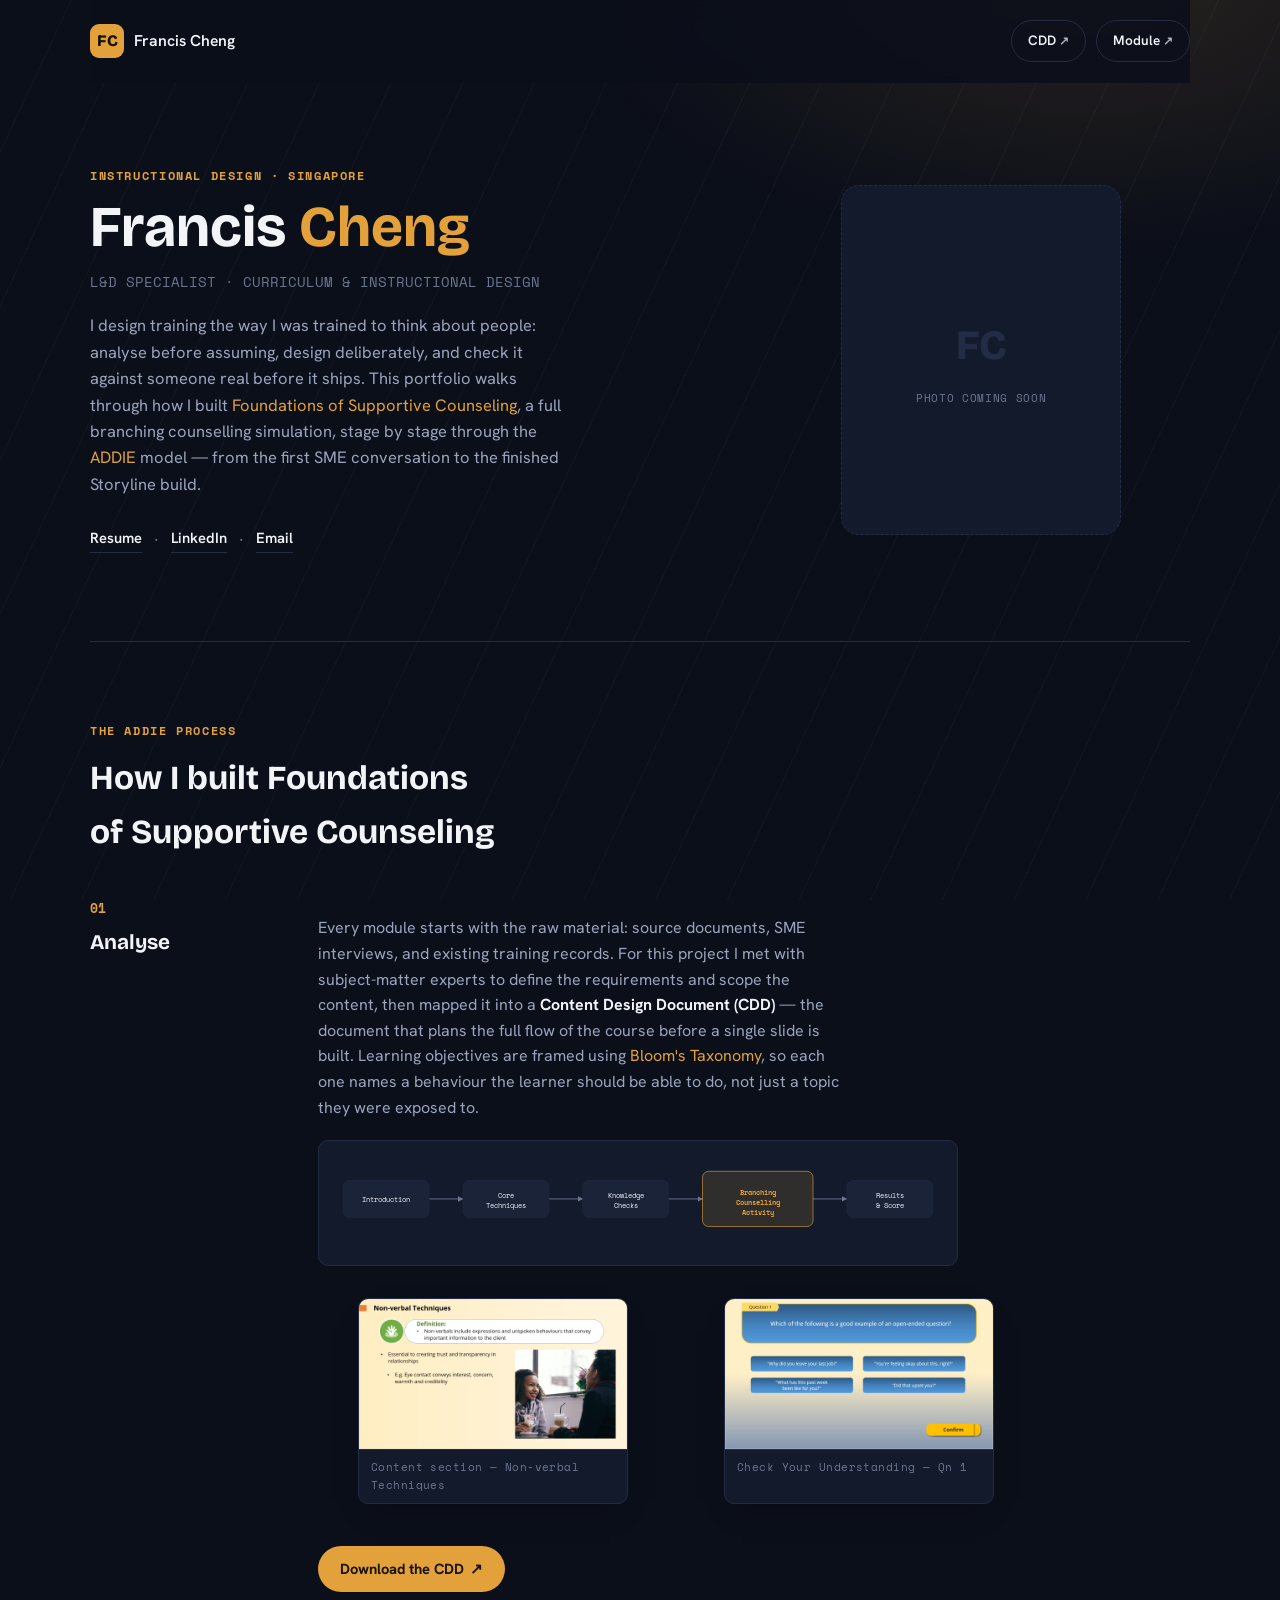
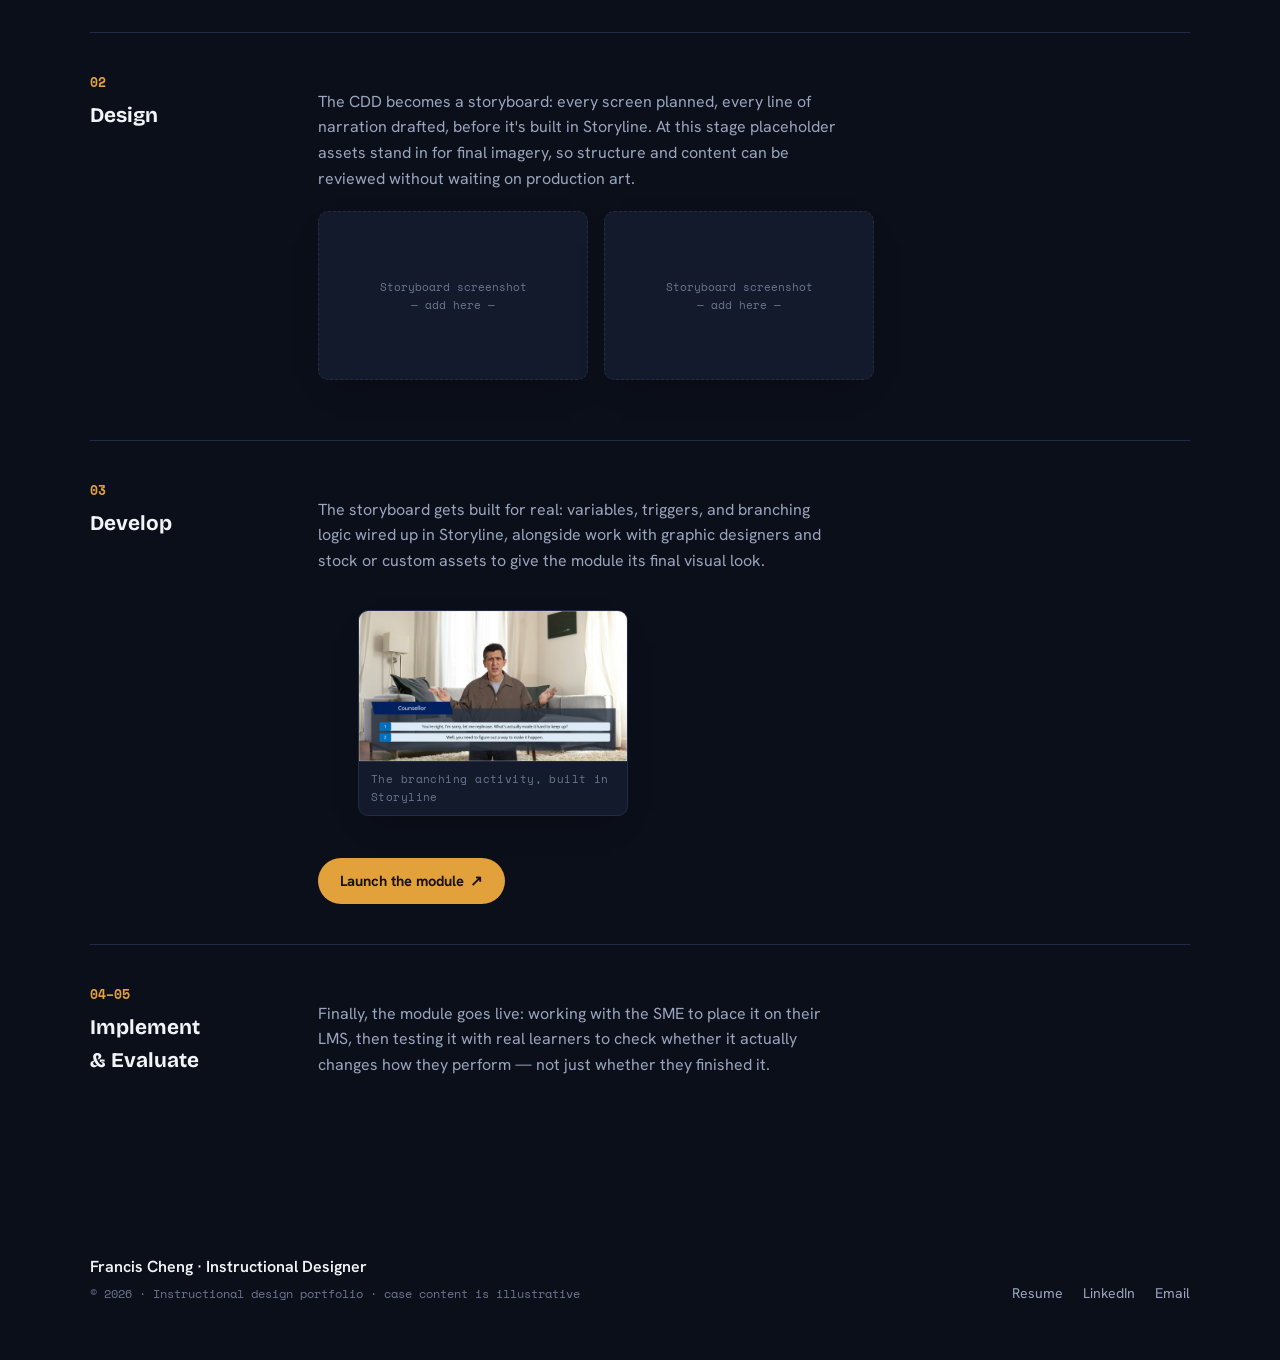
==== portfolio-handoff/index.html @ 58fe286b "Initial commit: portfolio site with images extracted from inline base64 Move the three module screen" ====
<!DOCTYPE html>
<html lang="en">
<head>
<meta charset="UTF-8">
<meta name="viewport" content="width=device-width, initial-scale=1">
<title>Francis Cheng</title>
<style>
  @import url('https://fonts.googleapis.com/css2?family=Bricolage+Grotesque:wght@500;600;700;800&family=Hanken+Grotesk:wght@400;500;600&family=Space+Mono:wght@400;700&display=swap');

  :root{
    /* committed dark-navy identity — no light variant, by design */
    --bg:#0B0F1A;
    --surface:#131A2B;
    --surface-2:#1B2338;
    --surface-3:#232C45;
    --ink:#F2F4F8;
    --ink-soft:#9AA5BD;
    --ink-faint:#6B7690;
    --border:#232C45;
    --accent:#E2A13A;
    --accent-strong:#F0B24C;
    --accent-ink:#1A1206;
    --accent-soft:rgba(226,161,58,0.14);
    --shadow:rgba(0,0,0,0.5);
  }
  html{ color-scheme:dark; }

  *{ box-sizing:border-box; }
  html{ scroll-behavior:smooth; }
  body{
    margin:0; background:var(--bg); color:var(--ink);
    font-family:'Hanken Grotesk',-apple-system,BlinkMacSystemFont,sans-serif;
    padding-inline:clamp(20px,5vw,64px); line-height:1.6;
  }
  ::selection{ background:var(--accent-soft); color:var(--ink); }
  .wrap{ max-width:1100px; margin:0 auto; }
  a{ color:inherit; }
  h1,h2,h3{ font-family:'Bricolage Grotesque',system-ui,sans-serif; font-weight:700; text-wrap:balance; margin:0; color:var(--ink); }
  .accent-name{ color:var(--accent); }
  .hl{ color:var(--accent); }
  .eyebrow{
    font-family:'Space Mono',monospace; font-size:0.72rem; letter-spacing:0.14em; text-transform:uppercase;
    color:var(--accent); margin:0 0 12px; font-weight:700;
  }
  p{ color:var(--ink-soft); max-width:62ch; }

  /* ---- background texture ---- */
  body{ position:relative; }
  body::before{
    content:""; position:fixed; inset:0; z-index:-1; pointer-events:none;
    background:
      radial-gradient(ellipse 900px 500px at 85% -5%, var(--accent-soft), transparent 60%),
      repeating-linear-gradient(115deg, transparent 0 64px, color-mix(in srgb, var(--ink) 3%, transparent) 64px 65px);
  }

  /* ---- NAV ---- */
  nav{
    position:sticky; top:0; z-index:20; display:flex; align-items:center; justify-content:space-between;
    padding-block:20px; background:color-mix(in srgb, var(--bg) 85%, transparent); backdrop-filter:blur(10px);
    border-bottom:1px solid transparent;
  }
  nav.scrolled{ border-bottom-color:var(--border); }
  .brand{ display:flex; align-items:center; gap:10px; text-decoration:none; }
  .brand .mark{
    font-family:'Bricolage Grotesque'; font-weight:800; font-size:1rem; color:var(--accent-ink);
    background:var(--accent); width:34px; height:34px; border-radius:9px;
    display:flex; align-items:center; justify-content:center; flex:none;
  }
  .brand .name{ font-weight:600; font-size:0.98rem; color:var(--ink); }
  .navlinks{ display:flex; align-items:center; gap:10px; }
  .navlinks a{
    text-decoration:none; font-size:0.85rem; font-weight:600; color:var(--ink);
    border:1px solid var(--border); padding:9px 16px; border-radius:100px;
    transition:border-color .15s, color .15s;
  }
  .navlinks a:hover{ border-color:var(--accent); color:var(--accent); }
  .navlinks a::after{ content:" \2197"; font-size:0.85em; opacity:0.7; }

  /* ---- HERO ---- */
  .hero{ padding-block:clamp(48px,8vw,84px) clamp(56px,8vw,88px); }
  .hero-grid{ display:grid; grid-template-columns:1.35fr 0.9fr; gap:clamp(24px,5vw,56px); align-items:center; }
  .hero h1{ font-size:clamp(2.2rem,5vw,3.6rem); line-height:1.05; }
  .role{ font-family:'Space Mono',monospace; font-size:0.85rem; color:var(--ink-faint); margin:14px 0 0; }
  .bio{ margin-top:20px; font-size:1.03rem; max-width:54ch; }
  .contact-row{
    margin-top:28px; display:flex; align-items:center; gap:12px; flex-wrap:wrap;
    font-size:0.92rem; font-weight:600;
  }
  .contact-row a{ text-decoration:none; padding-bottom:2px; border-bottom:1px solid var(--border); transition:color .15s, border-color .15s; }
  .contact-row a:hover{ color:var(--accent); border-color:var(--accent); }
  .contact-row span{ color:var(--ink-faint); }

  .hero-photo{ display:flex; justify-content:center; }
  .photo-slot{
    width:min(280px,100%); aspect-ratio:4/5; border-radius:18px;
    border:1.5px dashed var(--border); background:var(--surface);
    display:flex; flex-direction:column; align-items:center; justify-content:center; gap:10px;
  }
  .photo-slot .initials{ font-family:'Bricolage Grotesque'; font-weight:800; font-size:2.6rem; color:var(--surface-3); }
  .photo-slot .photo-caption{ font-family:'Space Mono',monospace; font-size:0.7rem; letter-spacing:0.06em; text-transform:uppercase; color:var(--ink-faint); }

  /* ---- SECTION SHELL ---- */
  section{ padding-block:clamp(48px,7vw,80px); border-top:1px solid var(--border); }
  .section-head{ margin-bottom:40px; max-width:64ch; }
  .section-head h2{ font-size:clamp(1.5rem,3vw,2.1rem); margin-top:6px; }

  /* ---- ADDIE ROWS ---- */
  .addie{ display:flex; flex-direction:column; }
  .stage{
    display:grid; grid-template-columns:180px 1fr; gap:clamp(20px,4vw,48px);
    padding-block:clamp(28px,4vw,40px); border-top:1px solid var(--border);
  }
  .stage:first-child{ border-top:none; padding-top:0; }
  .stage-label{ display:flex; flex-direction:column; gap:6px; position:sticky; top:88px; align-self:start; }
  .stage-num{ font-family:'Space Mono',monospace; color:var(--accent); font-size:0.8rem; font-weight:700; }
  .stage-label h3{ font-size:1.3rem; }
  .stage-body p{ max-width:58ch; }
  .stage-media{ display:flex; gap:16px; flex-wrap:wrap; margin:20px 0; }
  .shot{
    border-radius:10px; overflow:hidden; border:1px solid var(--border); background:var(--surface);
    box-shadow:0 14px 30px -18px var(--shadow); width:270px; flex:none;
  }
  .shot img{ display:block; width:100%; height:auto; }
  .shot figcaption{
    font-family:'Space Mono',monospace; font-size:0.68rem; letter-spacing:0.04em; color:var(--ink-faint);
    padding:9px 12px; border-top:1px solid var(--border);
  }
  .shot.placeholder{
    aspect-ratio:16/10; display:flex; align-items:center; justify-content:center; text-align:center;
    border-style:dashed; padding:14px;
  }
  .shot.placeholder span{ font-family:'Space Mono',monospace; font-size:0.7rem; color:var(--ink-faint); }
  .flow-diagram{ width:100%; max-width:640px; border:1px solid var(--border); border-radius:10px; background:var(--surface); padding:18px; }
  .stage-link{
    display:inline-flex; align-items:center; gap:6px; text-decoration:none; font-weight:700; font-size:0.92rem;
    color:var(--accent-ink); background:var(--accent); padding:11px 22px; border-radius:100px; margin-top:6px;
    transition:background .15s, transform .15s;
  }
  .stage-link:hover{ background:var(--accent-strong); transform:translateY(-1px); }
  .stage-link::after{ content:"\2197"; }

  /* ---- FOOTER ---- */
  footer{ padding-block:40px 56px; display:flex; justify-content:space-between; align-items:flex-end; flex-wrap:wrap; gap:20px; }
  footer .who{ font-weight:600; margin-bottom:6px; }
  .foot-links{ display:flex; gap:20px; flex-wrap:wrap; }
  .foot-links a{ text-decoration:none; color:var(--ink-soft); font-size:0.88rem; }
  .foot-links a:hover{ color:var(--accent); }
  .copyright{ font-family:'Space Mono',monospace; font-size:0.74rem; color:var(--ink-faint); }

  @media (prefers-reduced-motion: no-preference){
    .load-in > *{ animation: rise .55s ease both; }
    .load-in > *:nth-child(1){ animation-delay: 0s; }
    .load-in > *:nth-child(2){ animation-delay: .08s; }
    .load-in > *:nth-child(3){ animation-delay: .16s; }
    @keyframes rise{ from{ opacity:0; transform:translateY(10px); } to{ opacity:1; transform:none; } }
  }

  @media (max-width:860px){
    .hero-grid{ grid-template-columns:1fr; }
    .hero-photo{ order:-1; }
    .photo-slot{ width:180px; }
    .stage{ grid-template-columns:1fr; }
    .stage-label{ position:static; flex-direction:row; align-items:baseline; gap:12px; }
  }
  @media (max-width:600px){
    .shot{ width:100%; }
  }
</style>
</head>
<body>

<div class="wrap">
  <nav id="nav">
    <a class="brand" href="#top">
      <span class="mark">FC</span>
      <span class="name">Francis Cheng</span>
    </a>
    <div class="navlinks">
      <a href="#">CDD</a>
      <a href="#">Module</a>
    </div>
  </nav>
</div>

<div class="wrap">
  <section class="hero load-in" id="top" style="border-top:none;">
    <div class="hero-grid">
      <div class="hero-text">
        <p class="eyebrow">Instructional Design &middot; Singapore</p>
        <h1>Francis <span class="accent-name">Cheng</span></h1>
        <p class="role">L&amp;D SPECIALIST &middot; CURRICULUM &amp; INSTRUCTIONAL DESIGN</p>
        <p class="bio">I design training the way I was trained to think about people: analyse before assuming, design deliberately, and check it against someone real before it ships. This portfolio walks through how I built <em style="font-style:normal;" class="hl">Foundations of Supportive Counseling</em>, a full branching counselling simulation, stage by stage through the <span class="hl">ADDIE</span> model &mdash; from the first SME conversation to the finished Storyline build.</p>
        <div class="contact-row">
          <a href="#">Resume</a><span>&middot;</span><a href="#">LinkedIn</a><span>&middot;</span><a href="mailto:fchengty@gmail.com">Email</a>
        </div>
      </div>
      <div class="hero-photo">
        <div class="photo-slot">
          <span class="initials">FC</span>
          <span class="photo-caption">Photo coming soon</span>
        </div>
      </div>
    </div>
  </section>
</div>

<div class="wrap">
  <section id="process">
    <div class="section-head">
      <p class="eyebrow">The ADDIE Process</p>
      <h2>How I built Foundations of Supportive Counseling</h2>
    </div>

    <div class="addie">

      <div class="stage" id="analyse">
        <div class="stage-label"><span class="stage-num">01</span><h3>Analyse</h3></div>
        <div class="stage-body">
          <p>Every module starts with the raw material: source documents, SME interviews, and existing training records. For this project I met with subject-matter experts to define the requirements and scope the content, then mapped it into a <b style="color:var(--ink);">Content Design Document (CDD)</b> &mdash; the document that plans the full flow of the course before a single slide is built. Learning objectives are framed using <span class="hl">Bloom's Taxonomy</span>, so each one names a behaviour the learner should be able to do, not just a topic they were exposed to.</p>
          <div class="stage-media">
            <div class="flow-diagram">
              <svg viewBox="0 0 980 130" width="100%" role="img" aria-label="Curriculum flow: Introduction, Core Techniques, Knowledge Checks, Branching Activity, Results and Score">
                <defs>
                  <marker id="arrow" viewBox="0 0 10 10" refX="9" refY="5" markerWidth="6" markerHeight="6" orient="auto-start-reverse">
                    <path d="M0,0 L10,5 L0,10 z" fill="var(--ink-faint)"></path>
                  </marker>
                </defs>
                <g font-family="Space Mono, monospace" font-size="12">
                  <!-- connectors -->
                  <line x1="150" y1="65" x2="205" y2="65" stroke="var(--ink-faint)" stroke-width="1.5" marker-end="url(#arrow)"></line>
                  <line x1="345" y1="65" x2="400" y2="65" stroke="var(--ink-faint)" stroke-width="1.5" marker-end="url(#arrow)"></line>
                  <line x1="540" y1="65" x2="595" y2="65" stroke="var(--ink-faint)" stroke-width="1.5" marker-end="url(#arrow)"></line>
                  <line x1="775" y1="65" x2="830" y2="65" stroke="var(--ink-faint)" stroke-width="1.5" marker-end="url(#arrow)"></line>

                  <!-- nodes -->
                  <g>
                    <rect x="10" y="35" width="140" height="60" rx="10" fill="var(--surface-2)" stroke="var(--border)"></rect>
                    <text x="80" y="70" text-anchor="middle" fill="var(--ink)">Introduction</text>
                  </g>
                  <g>
                    <rect x="205" y="35" width="140" height="60" rx="10" fill="var(--surface-2)" stroke="var(--border)"></rect>
                    <text x="275" y="64" text-anchor="middle" fill="var(--ink)">Core</text>
                    <text x="275" y="80" text-anchor="middle" fill="var(--ink)">Techniques</text>
                  </g>
                  <g>
                    <rect x="400" y="35" width="140" height="60" rx="10" fill="var(--surface-2)" stroke="var(--border)"></rect>
                    <text x="470" y="64" text-anchor="middle" fill="var(--ink)">Knowledge</text>
                    <text x="470" y="80" text-anchor="middle" fill="var(--ink)">Checks</text>
                  </g>
                  <g>
                    <rect x="595" y="20" width="180" height="90" rx="10" fill="var(--accent-soft)" stroke="var(--accent)"></rect>
                    <text x="685" y="59" text-anchor="middle" fill="var(--accent)" font-weight="700">Branching</text>
                    <text x="685" y="75" text-anchor="middle" fill="var(--accent)" font-weight="700">Counselling</text>
                    <text x="685" y="91" text-anchor="middle" fill="var(--accent)" font-weight="700">Activity</text>
                  </g>
                  <g>
                    <rect x="830" y="35" width="140" height="60" rx="10" fill="var(--surface-2)" stroke="var(--border)"></rect>
                    <text x="900" y="64" text-anchor="middle" fill="var(--ink)">Results</text>
                    <text x="900" y="80" text-anchor="middle" fill="var(--ink)">&amp; Score</text>
                  </g>
                </g>
              </svg>
            </div>
            <figure class="shot">
              <img src="images/content-nonverbal-techniques.jpg" alt="A content slide from the module explaining non-verbal techniques">
              <figcaption>Content section &mdash; Non-verbal Techniques</figcaption>
            </figure>
            <figure class="shot">
              <img src="images/check-understanding-q1.jpg" alt="A knowledge check question from the module">
              <figcaption>Check Your Understanding &mdash; Qn 1</figcaption>
            </figure>
          </div>
          <a class="stage-link" href="#">Download the CDD</a>
        </div>
      </div>

      <div class="stage" id="design">
        <div class="stage-label"><span class="stage-num">02</span><h3>Design</h3></div>
        <div class="stage-body">
          <p>The CDD becomes a storyboard: every screen planned, every line of narration drafted, before it's built in Storyline. At this stage placeholder assets stand in for final imagery, so structure and content can be reviewed without waiting on production art.</p>
          <div class="stage-media">
            <div class="shot placeholder"><span>Storyboard screenshot<br>&mdash; add here &mdash;</span></div>
            <div class="shot placeholder"><span>Storyboard screenshot<br>&mdash; add here &mdash;</span></div>
          </div>
        </div>
      </div>

      <div class="stage" id="develop">
        <div class="stage-label"><span class="stage-num">03</span><h3>Develop</h3></div>
        <div class="stage-body">
          <p>The storyboard gets built for real: variables, triggers, and branching logic wired up in Storyline, alongside work with graphic designers and stock or custom assets to give the module its final visual look.</p>
          <div class="stage-media">
            <figure class="shot">
              <img src="images/branching-activity.jpg" alt="A branching choice screen from the finished counselling activity">
              <figcaption>The branching activity, built in Storyline</figcaption>
            </figure>
          </div>
          <a class="stage-link" href="#">Launch the module</a>
        </div>
      </div>

      <div class="stage" id="implement-evaluate">
        <div class="stage-label"><span class="stage-num">04&ndash;05</span><h3>Implement &amp; Evaluate</h3></div>
        <div class="stage-body">
          <p>Finally, the module goes live: working with the SME to place it on their LMS, then testing it with real learners to check whether it actually changes how they perform &mdash; not just whether they finished it.</p>
        </div>
      </div>

    </div>
  </section>
</div>

<div class="wrap">
  <footer>
    <div>
      <div class="who">Francis Cheng &middot; Instructional Designer</div>
      <div class="copyright">&copy; 2026 &middot; Instructional design portfolio &middot; case content is illustrative</div>
    </div>
    <div class="foot-links">
      <a href="#">Resume</a>
      <a href="#">LinkedIn</a>
      <a href="mailto:fchengty@gmail.com">Email</a>
    </div>
  </footer>
</div>

<script>
  (function(){
    var nav = document.getElementById('nav');
    window.addEventListener('scroll', function(){
      nav.classList.toggle('scrolled', window.scrollY > 8);
    });
  })();
</script>

</body>
</html>
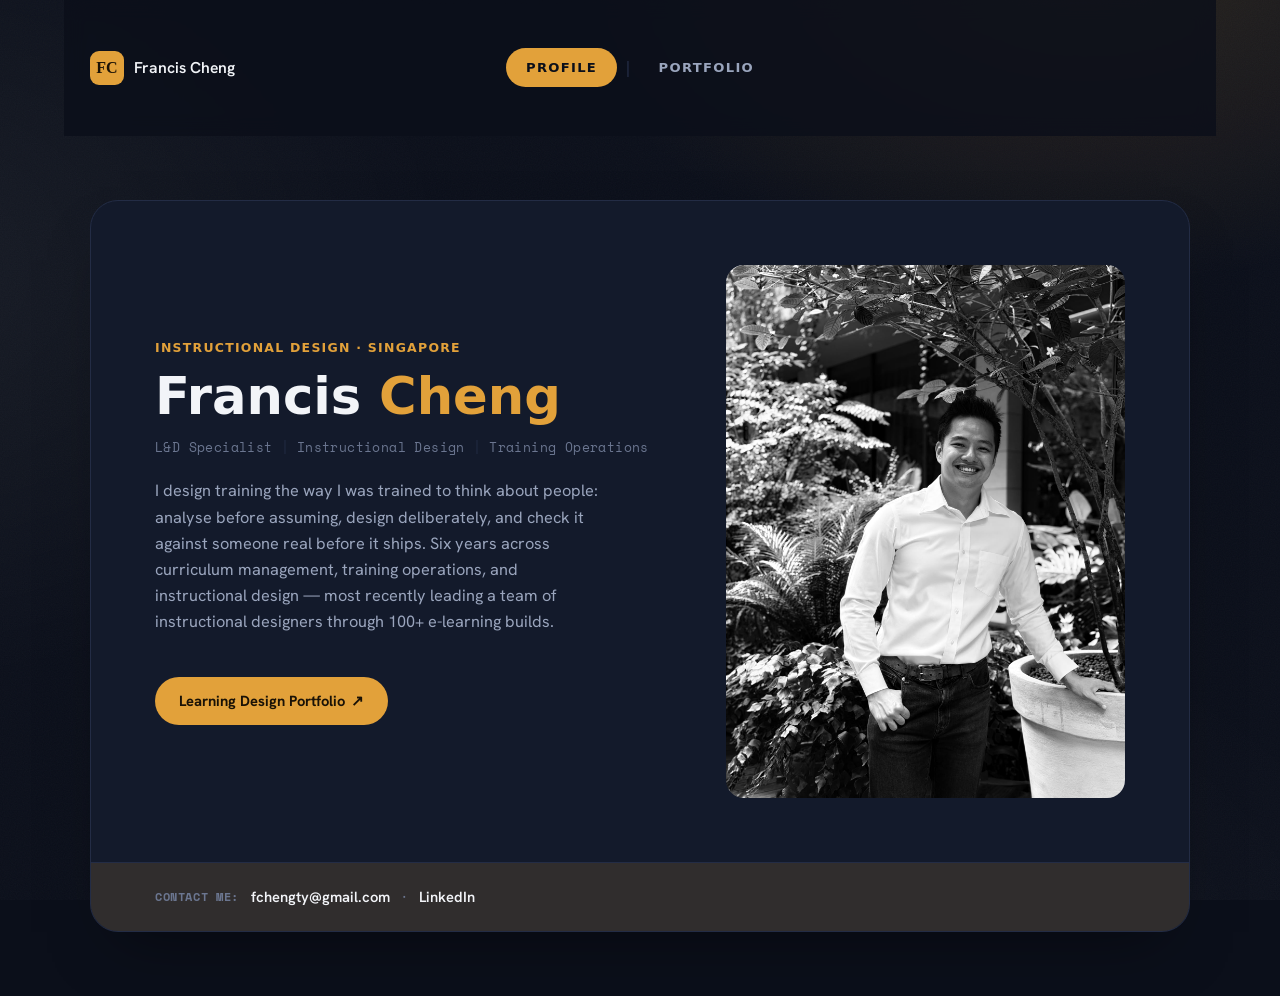
==== commit 0641a090: "Rebuild site as Profile/Portfolio pages with real content and module Split the single page into a Pr" ====
--- a/portfolio-handoff/index.html
+++ b/portfolio-handoff/index.html
@@ -4,324 +4,49 @@
 <meta charset="UTF-8">
 <meta name="viewport" content="width=device-width, initial-scale=1">
 <title>Francis Cheng</title>
-<style>
-  @import url('https://fonts.googleapis.com/css2?family=Bricolage+Grotesque:wght@500;600;700;800&family=Hanken+Grotesk:wght@400;500;600&family=Space+Mono:wght@400;700&display=swap');
-
-  :root{
-    /* committed dark-navy identity — no light variant, by design */
-    --bg:#0B0F1A;
-    --surface:#131A2B;
-    --surface-2:#1B2338;
-    --surface-3:#232C45;
-    --ink:#F2F4F8;
-    --ink-soft:#9AA5BD;
-    --ink-faint:#6B7690;
-    --border:#232C45;
-    --accent:#E2A13A;
-    --accent-strong:#F0B24C;
-    --accent-ink:#1A1206;
-    --accent-soft:rgba(226,161,58,0.14);
-    --shadow:rgba(0,0,0,0.5);
-  }
-  html{ color-scheme:dark; }
-
-  *{ box-sizing:border-box; }
-  html{ scroll-behavior:smooth; }
-  body{
-    margin:0; background:var(--bg); color:var(--ink);
-    font-family:'Hanken Grotesk',-apple-system,BlinkMacSystemFont,sans-serif;
-    padding-inline:clamp(20px,5vw,64px); line-height:1.6;
-  }
-  ::selection{ background:var(--accent-soft); color:var(--ink); }
-  .wrap{ max-width:1100px; margin:0 auto; }
-  a{ color:inherit; }
-  h1,h2,h3{ font-family:'Bricolage Grotesque',system-ui,sans-serif; font-weight:700; text-wrap:balance; margin:0; color:var(--ink); }
-  .accent-name{ color:var(--accent); }
-  .hl{ color:var(--accent); }
-  .eyebrow{
-    font-family:'Space Mono',monospace; font-size:0.72rem; letter-spacing:0.14em; text-transform:uppercase;
-    color:var(--accent); margin:0 0 12px; font-weight:700;
-  }
-  p{ color:var(--ink-soft); max-width:62ch; }
-
-  /* ---- background texture ---- */
-  body{ position:relative; }
-  body::before{
-    content:""; position:fixed; inset:0; z-index:-1; pointer-events:none;
-    background:
-      radial-gradient(ellipse 900px 500px at 85% -5%, var(--accent-soft), transparent 60%),
-      repeating-linear-gradient(115deg, transparent 0 64px, color-mix(in srgb, var(--ink) 3%, transparent) 64px 65px);
-  }
-
-  /* ---- NAV ---- */
-  nav{
-    position:sticky; top:0; z-index:20; display:flex; align-items:center; justify-content:space-between;
-    padding-block:20px; background:color-mix(in srgb, var(--bg) 85%, transparent); backdrop-filter:blur(10px);
-    border-bottom:1px solid transparent;
-  }
-  nav.scrolled{ border-bottom-color:var(--border); }
-  .brand{ display:flex; align-items:center; gap:10px; text-decoration:none; }
-  .brand .mark{
-    font-family:'Bricolage Grotesque'; font-weight:800; font-size:1rem; color:var(--accent-ink);
-    background:var(--accent); width:34px; height:34px; border-radius:9px;
-    display:flex; align-items:center; justify-content:center; flex:none;
-  }
-  .brand .name{ font-weight:600; font-size:0.98rem; color:var(--ink); }
-  .navlinks{ display:flex; align-items:center; gap:10px; }
-  .navlinks a{
-    text-decoration:none; font-size:0.85rem; font-weight:600; color:var(--ink);
-    border:1px solid var(--border); padding:9px 16px; border-radius:100px;
-    transition:border-color .15s, color .15s;
-  }
-  .navlinks a:hover{ border-color:var(--accent); color:var(--accent); }
-  .navlinks a::after{ content:" \2197"; font-size:0.85em; opacity:0.7; }
-
-  /* ---- HERO ---- */
-  .hero{ padding-block:clamp(48px,8vw,84px) clamp(56px,8vw,88px); }
-  .hero-grid{ display:grid; grid-template-columns:1.35fr 0.9fr; gap:clamp(24px,5vw,56px); align-items:center; }
-  .hero h1{ font-size:clamp(2.2rem,5vw,3.6rem); line-height:1.05; }
-  .role{ font-family:'Space Mono',monospace; font-size:0.85rem; color:var(--ink-faint); margin:14px 0 0; }
-  .bio{ margin-top:20px; font-size:1.03rem; max-width:54ch; }
-  .contact-row{
-    margin-top:28px; display:flex; align-items:center; gap:12px; flex-wrap:wrap;
-    font-size:0.92rem; font-weight:600;
-  }
-  .contact-row a{ text-decoration:none; padding-bottom:2px; border-bottom:1px solid var(--border); transition:color .15s, border-color .15s; }
-  .contact-row a:hover{ color:var(--accent); border-color:var(--accent); }
-  .contact-row span{ color:var(--ink-faint); }
-
-  .hero-photo{ display:flex; justify-content:center; }
-  .photo-slot{
-    width:min(280px,100%); aspect-ratio:4/5; border-radius:18px;
-    border:1.5px dashed var(--border); background:var(--surface);
-    display:flex; flex-direction:column; align-items:center; justify-content:center; gap:10px;
-  }
-  .photo-slot .initials{ font-family:'Bricolage Grotesque'; font-weight:800; font-size:2.6rem; color:var(--surface-3); }
-  .photo-slot .photo-caption{ font-family:'Space Mono',monospace; font-size:0.7rem; letter-spacing:0.06em; text-transform:uppercase; color:var(--ink-faint); }
-
-  /* ---- SECTION SHELL ---- */
-  section{ padding-block:clamp(48px,7vw,80px); border-top:1px solid var(--border); }
-  .section-head{ margin-bottom:40px; max-width:64ch; }
-  .section-head h2{ font-size:clamp(1.5rem,3vw,2.1rem); margin-top:6px; }
-
-  /* ---- ADDIE ROWS ---- */
-  .addie{ display:flex; flex-direction:column; }
-  .stage{
-    display:grid; grid-template-columns:180px 1fr; gap:clamp(20px,4vw,48px);
-    padding-block:clamp(28px,4vw,40px); border-top:1px solid var(--border);
-  }
-  .stage:first-child{ border-top:none; padding-top:0; }
-  .stage-label{ display:flex; flex-direction:column; gap:6px; position:sticky; top:88px; align-self:start; }
-  .stage-num{ font-family:'Space Mono',monospace; color:var(--accent); font-size:0.8rem; font-weight:700; }
-  .stage-label h3{ font-size:1.3rem; }
-  .stage-body p{ max-width:58ch; }
-  .stage-media{ display:flex; gap:16px; flex-wrap:wrap; margin:20px 0; }
-  .shot{
-    border-radius:10px; overflow:hidden; border:1px solid var(--border); background:var(--surface);
-    box-shadow:0 14px 30px -18px var(--shadow); width:270px; flex:none;
-  }
-  .shot img{ display:block; width:100%; height:auto; }
-  .shot figcaption{
-    font-family:'Space Mono',monospace; font-size:0.68rem; letter-spacing:0.04em; color:var(--ink-faint);
-    padding:9px 12px; border-top:1px solid var(--border);
-  }
-  .shot.placeholder{
-    aspect-ratio:16/10; display:flex; align-items:center; justify-content:center; text-align:center;
-    border-style:dashed; padding:14px;
-  }
-  .shot.placeholder span{ font-family:'Space Mono',monospace; font-size:0.7rem; color:var(--ink-faint); }
-  .flow-diagram{ width:100%; max-width:640px; border:1px solid var(--border); border-radius:10px; background:var(--surface); padding:18px; }
-  .stage-link{
-    display:inline-flex; align-items:center; gap:6px; text-decoration:none; font-weight:700; font-size:0.92rem;
-    color:var(--accent-ink); background:var(--accent); padding:11px 22px; border-radius:100px; margin-top:6px;
-    transition:background .15s, transform .15s;
-  }
-  .stage-link:hover{ background:var(--accent-strong); transform:translateY(-1px); }
-  .stage-link::after{ content:"\2197"; }
-
-  /* ---- FOOTER ---- */
-  footer{ padding-block:40px 56px; display:flex; justify-content:space-between; align-items:flex-end; flex-wrap:wrap; gap:20px; }
-  footer .who{ font-weight:600; margin-bottom:6px; }
-  .foot-links{ display:flex; gap:20px; flex-wrap:wrap; }
-  .foot-links a{ text-decoration:none; color:var(--ink-soft); font-size:0.88rem; }
-  .foot-links a:hover{ color:var(--accent); }
-  .copyright{ font-family:'Space Mono',monospace; font-size:0.74rem; color:var(--ink-faint); }
-
-  @media (prefers-reduced-motion: no-preference){
-    .load-in > *{ animation: rise .55s ease both; }
-    .load-in > *:nth-child(1){ animation-delay: 0s; }
-    .load-in > *:nth-child(2){ animation-delay: .08s; }
-    .load-in > *:nth-child(3){ animation-delay: .16s; }
-    @keyframes rise{ from{ opacity:0; transform:translateY(10px); } to{ opacity:1; transform:none; } }
-  }
-
-  @media (max-width:860px){
-    .hero-grid{ grid-template-columns:1fr; }
-    .hero-photo{ order:-1; }
-    .photo-slot{ width:180px; }
-    .stage{ grid-template-columns:1fr; }
-    .stage-label{ position:static; flex-direction:row; align-items:baseline; gap:12px; }
-  }
-  @media (max-width:600px){
-    .shot{ width:100%; }
-  }
-</style>
+<link rel="stylesheet" href="styles.css">
 </head>
 <body>
 
-<div class="wrap">
-  <nav id="nav">
-    <a class="brand" href="#top">
+<div class="bg-texture" aria-hidden="true"></div>
+
+<nav id="nav">
+  <div class="wrap nav-inner">
+    <a class="brand" href="index.html">
       <span class="mark">FC</span>
       <span class="name">Francis Cheng</span>
     </a>
     <div class="navlinks">
-      <a href="#">CDD</a>
-      <a href="#">Module</a>
+      <a href="index.html" class="active">Profile</a>
+      <span class="sep">|</span>
+      <a href="portfolio.html">Portfolio</a>
     </div>
-  </nav>
-</div>
+  </div>
+</nav>
 
 <div class="wrap">
-  <section class="hero load-in" id="top" style="border-top:none;">
-    <div class="hero-grid">
-      <div class="hero-text">
-        <p class="eyebrow">Instructional Design &middot; Singapore</p>
-        <h1>Francis <span class="accent-name">Cheng</span></h1>
-        <p class="role">L&amp;D SPECIALIST &middot; CURRICULUM &amp; INSTRUCTIONAL DESIGN</p>
-        <p class="bio">I design training the way I was trained to think about people: analyse before assuming, design deliberately, and check it against someone real before it ships. This portfolio walks through how I built <em style="font-style:normal;" class="hl">Foundations of Supportive Counseling</em>, a full branching counselling simulation, stage by stage through the <span class="hl">ADDIE</span> model &mdash; from the first SME conversation to the finished Storyline build.</p>
-        <div class="contact-row">
-          <a href="#">Resume</a><span>&middot;</span><a href="#">LinkedIn</a><span>&middot;</span><a href="mailto:fchengty@gmail.com">Email</a>
+  <section class="load-in" style="border-top:none; padding-block:clamp(32px,6vw,64px);">
+    <div class="profile-card">
+      <div class="card-top">
+        <div class="card-text">
+          <p class="eyebrow">Instructional Design &middot; Singapore</p>
+          <h1>Francis <span class="accent-name">Cheng</span></h1>
+          <p class="titles">L&amp;D Specialist<span class="sep">|</span>Instructional Design<span class="sep">|</span>Training Operations</p>
+          <p class="bio">I design training the way I was trained to think about people: analyse before assuming, design deliberately, and check it against someone real before it ships. Six years across curriculum management, training operations, and instructional design &mdash; most recently leading a team of instructional designers through 100+ e-learning builds.</p>
+          <a class="btn arrow" href="portfolio.html">Learning Design Portfolio</a>
+        </div>
+        <div class="card-photo">
+          <img src="images/profile-2.jpeg" alt="Portrait of Francis Cheng">
         </div>
       </div>
-      <div class="hero-photo">
-        <div class="photo-slot">
-          <span class="initials">FC</span>
-          <span class="photo-caption">Photo coming soon</span>
-        </div>
+      <div class="card-footer">
+        <span class="contact-label">Contact me:</span>
+        <a href="mailto:fchengty@gmail.com">fchengty@gmail.com</a>
+        <span class="dot">&middot;</span>
+        <a href="https://www.linkedin.com/in/francis-cheng-ter-yuen-96a889191" target="_blank" rel="noopener">LinkedIn</a>
       </div>
     </div>
   </section>
-</div>
-
-<div class="wrap">
-  <section id="process">
-    <div class="section-head">
-      <p class="eyebrow">The ADDIE Process</p>
-      <h2>How I built Foundations of Supportive Counseling</h2>
-    </div>
-
-    <div class="addie">
-
-      <div class="stage" id="analyse">
-        <div class="stage-label"><span class="stage-num">01</span><h3>Analyse</h3></div>
-        <div class="stage-body">
-          <p>Every module starts with the raw material: source documents, SME interviews, and existing training records. For this project I met with subject-matter experts to define the requirements and scope the content, then mapped it into a <b style="color:var(--ink);">Content Design Document (CDD)</b> &mdash; the document that plans the full flow of the course before a single slide is built. Learning objectives are framed using <span class="hl">Bloom's Taxonomy</span>, so each one names a behaviour the learner should be able to do, not just a topic they were exposed to.</p>
-          <div class="stage-media">
-            <div class="flow-diagram">
-              <svg viewBox="0 0 980 130" width="100%" role="img" aria-label="Curriculum flow: Introduction, Core Techniques, Knowledge Checks, Branching Activity, Results and Score">
-                <defs>
-                  <marker id="arrow" viewBox="0 0 10 10" refX="9" refY="5" markerWidth="6" markerHeight="6" orient="auto-start-reverse">
-                    <path d="M0,0 L10,5 L0,10 z" fill="var(--ink-faint)"></path>
-                  </marker>
-                </defs>
-                <g font-family="Space Mono, monospace" font-size="12">
-                  <!-- connectors -->
-                  <line x1="150" y1="65" x2="205" y2="65" stroke="var(--ink-faint)" stroke-width="1.5" marker-end="url(#arrow)"></line>
-                  <line x1="345" y1="65" x2="400" y2="65" stroke="var(--ink-faint)" stroke-width="1.5" marker-end="url(#arrow)"></line>
-                  <line x1="540" y1="65" x2="595" y2="65" stroke="var(--ink-faint)" stroke-width="1.5" marker-end="url(#arrow)"></line>
-                  <line x1="775" y1="65" x2="830" y2="65" stroke="var(--ink-faint)" stroke-width="1.5" marker-end="url(#arrow)"></line>
-
-                  <!-- nodes -->
-                  <g>
-                    <rect x="10" y="35" width="140" height="60" rx="10" fill="var(--surface-2)" stroke="var(--border)"></rect>
-                    <text x="80" y="70" text-anchor="middle" fill="var(--ink)">Introduction</text>
-                  </g>
-                  <g>
-                    <rect x="205" y="35" width="140" height="60" rx="10" fill="var(--surface-2)" stroke="var(--border)"></rect>
-                    <text x="275" y="64" text-anchor="middle" fill="var(--ink)">Core</text>
-                    <text x="275" y="80" text-anchor="middle" fill="var(--ink)">Techniques</text>
-                  </g>
-                  <g>
-                    <rect x="400" y="35" width="140" height="60" rx="10" fill="var(--surface-2)" stroke="var(--border)"></rect>
-                    <text x="470" y="64" text-anchor="middle" fill="var(--ink)">Knowledge</text>
-                    <text x="470" y="80" text-anchor="middle" fill="var(--ink)">Checks</text>
-                  </g>
-                  <g>
-                    <rect x="595" y="20" width="180" height="90" rx="10" fill="var(--accent-soft)" stroke="var(--accent)"></rect>
-                    <text x="685" y="59" text-anchor="middle" fill="var(--accent)" font-weight="700">Branching</text>
-                    <text x="685" y="75" text-anchor="middle" fill="var(--accent)" font-weight="700">Counselling</text>
-                    <text x="685" y="91" text-anchor="middle" fill="var(--accent)" font-weight="700">Activity</text>
-                  </g>
-                  <g>
-                    <rect x="830" y="35" width="140" height="60" rx="10" fill="var(--surface-2)" stroke="var(--border)"></rect>
-                    <text x="900" y="64" text-anchor="middle" fill="var(--ink)">Results</text>
-                    <text x="900" y="80" text-anchor="middle" fill="var(--ink)">&amp; Score</text>
-                  </g>
-                </g>
-              </svg>
-            </div>
-            <figure class="shot">
-              <img src="images/content-nonverbal-techniques.jpg" alt="A content slide from the module explaining non-verbal techniques">
-              <figcaption>Content section &mdash; Non-verbal Techniques</figcaption>
-            </figure>
-            <figure class="shot">
-              <img src="images/check-understanding-q1.jpg" alt="A knowledge check question from the module">
-              <figcaption>Check Your Understanding &mdash; Qn 1</figcaption>
-            </figure>
-          </div>
-          <a class="stage-link" href="#">Download the CDD</a>
-        </div>
-      </div>
-
-      <div class="stage" id="design">
-        <div class="stage-label"><span class="stage-num">02</span><h3>Design</h3></div>
-        <div class="stage-body">
-          <p>The CDD becomes a storyboard: every screen planned, every line of narration drafted, before it's built in Storyline. At this stage placeholder assets stand in for final imagery, so structure and content can be reviewed without waiting on production art.</p>
-          <div class="stage-media">
-            <div class="shot placeholder"><span>Storyboard screenshot<br>&mdash; add here &mdash;</span></div>
-            <div class="shot placeholder"><span>Storyboard screenshot<br>&mdash; add here &mdash;</span></div>
-          </div>
-        </div>
-      </div>
-
-      <div class="stage" id="develop">
-        <div class="stage-label"><span class="stage-num">03</span><h3>Develop</h3></div>
-        <div class="stage-body">
-          <p>The storyboard gets built for real: variables, triggers, and branching logic wired up in Storyline, alongside work with graphic designers and stock or custom assets to give the module its final visual look.</p>
-          <div class="stage-media">
-            <figure class="shot">
-              <img src="images/branching-activity.jpg" alt="A branching choice screen from the finished counselling activity">
-              <figcaption>The branching activity, built in Storyline</figcaption>
-            </figure>
-          </div>
-          <a class="stage-link" href="#">Launch the module</a>
-        </div>
-      </div>
-
-      <div class="stage" id="implement-evaluate">
-        <div class="stage-label"><span class="stage-num">04&ndash;05</span><h3>Implement &amp; Evaluate</h3></div>
-        <div class="stage-body">
-          <p>Finally, the module goes live: working with the SME to place it on their LMS, then testing it with real learners to check whether it actually changes how they perform &mdash; not just whether they finished it.</p>
-        </div>
-      </div>
-
-    </div>
-  </section>
-</div>
-
-<div class="wrap">
-  <footer>
-    <div>
-      <div class="who">Francis Cheng &middot; Instructional Designer</div>
-      <div class="copyright">&copy; 2026 &middot; Instructional design portfolio &middot; case content is illustrative</div>
-    </div>
-    <div class="foot-links">
-      <a href="#">Resume</a>
-      <a href="#">LinkedIn</a>
-      <a href="mailto:fchengty@gmail.com">Email</a>
-    </div>
-  </footer>
 </div>
 
 <script>
--- a/portfolio-handoff/styles.css
+++ b/portfolio-handoff/styles.css
@@ -0,0 +1,266 @@
+@import url('https://api.fontshare.com/v2/css?f[]=clash-display@500,600,700&display=swap');
+@import url('https://fonts.googleapis.com/css2?family=Hanken+Grotesk:wght@400;500;600&family=Space+Mono:wght@400;700&display=swap');
+
+/* seamless cross-page navigation (Profile <-> Portfolio) in browsers that support it;
+   plain instant navigation everywhere else, so nothing breaks */
+@view-transition {
+  navigation: auto;
+}
+
+:root{
+  /* committed dark-navy identity — no light variant, by design */
+  --bg:#0B0F1A;
+  --surface:#131A2B;
+  --surface-2:#1B2338;
+  --surface-3:#232C45;
+  --ink:#F2F4F8;
+  --ink-soft:#9AA5BD;
+  --ink-faint:#6B7690;
+  --border:#232C45;
+  --accent:#E2A13A;
+  --accent-strong:#F0B24C;
+  --accent-ink:#1A1206;
+  --accent-soft:rgba(226,161,58,0.14);
+  --shadow:rgba(0,0,0,0.5);
+  --text-measure:640px; /* shared paragraph width so body copy lines up across the site */
+}
+html{ color-scheme:dark; }
+
+*{ box-sizing:border-box; }
+html{ scroll-behavior:smooth; }
+body{
+  margin:0; background:var(--bg); color:var(--ink);
+  font-family:'Hanken Grotesk',-apple-system,BlinkMacSystemFont,sans-serif;
+  padding-inline:clamp(20px,5vw,64px); line-height:1.6;
+}
+::selection{ background:var(--accent-soft); color:var(--ink); }
+.wrap{ max-width:1100px; margin:0 auto; }
+a{ color:inherit; }
+h1,h2,h3{ font-family:'Clash Display',system-ui,sans-serif; font-weight:600; text-wrap:balance; margin:0; color:var(--ink); }
+.accent-name{ color:var(--accent); }
+.hl{ color:var(--accent); }
+.eyebrow{
+  font-family:'Clash Display',system-ui,sans-serif; font-size:0.78rem; letter-spacing:0.1em; text-transform:uppercase;
+  color:var(--accent); margin:0 0 12px; font-weight:600;
+}
+p{ color:var(--ink-soft); }
+
+/* ---- background: soft, smoggy atmosphere instead of a hard stripe pattern ---- */
+.bg-texture{
+  position:fixed; inset:0; z-index:-2; pointer-events:none;
+  view-transition-name: page-bg;
+  background:
+    radial-gradient(ellipse 900px 550px at 85% -5%, var(--accent-soft), transparent 60%),
+    radial-gradient(ellipse 900px 650px at -10% 30%, rgba(255,255,255,0.05), transparent 65%),
+    radial-gradient(ellipse 1100px 700px at 60% 110%, rgba(255,255,255,0.035), transparent 60%);
+}
+.bg-texture::after{
+  content:""; position:absolute; inset:0;
+  background-image:url("data:image/svg+xml,%3Csvg xmlns='http://www.w3.org/2000/svg' width='180' height='180'%3E%3Cfilter id='n'%3E%3CfeTurbulence type='fractalNoise' baseFrequency='0.85' numOctaves='2' stitchTiles='stitch'/%3E%3C/filter%3E%3Crect width='100%25' height='100%25' filter='url(%23n)'/%3E%3C/svg%3E");
+  opacity:0.035; mix-blend-mode:overlay;
+}
+
+/* ---- NAV ---- */
+nav{
+  position:sticky; top:0; z-index:20;
+  background:color-mix(in srgb, var(--bg) 82%, transparent); backdrop-filter:blur(10px);
+  border-bottom:1px solid transparent;
+  view-transition-name: site-nav;
+}
+nav.scrolled{ border-bottom-color:var(--border); }
+.nav-inner{
+  display:grid; grid-template-columns:1fr auto 1fr; align-items:center;
+  padding-block:clamp(32px,5vw,48px);
+}
+.brand{ grid-column:1; justify-self:start; display:flex; align-items:center; gap:10px; text-decoration:none; }
+.brand .mark{
+  font-family:'Clash Display'; font-weight:700; font-size:1rem; color:var(--accent-ink);
+  background:var(--accent); width:34px; height:34px; border-radius:9px;
+  display:flex; align-items:center; justify-content:center; flex:none;
+}
+.brand .name{ font-weight:600; font-size:0.98rem; color:var(--ink); }
+
+.navlinks{ grid-column:2; justify-self:center; display:flex; align-items:center; gap:8px; font-family:'Clash Display',system-ui,sans-serif; }
+.navlinks a{
+  text-decoration:none; font-size:0.82rem; font-weight:600; letter-spacing:0.1em; text-transform:uppercase;
+  color:var(--ink-soft); padding:9px 20px; border-radius:100px; transition:color .15s;
+}
+.navlinks a:hover{ color:var(--accent); }
+/* the active page gets a solid pill behind it; giving it a shared view-transition-name
+   makes the pill slide/morph from one link to the other when navigating, in browsers
+   that support cross-document view transitions (see @view-transition above) */
+.navlinks a.active{
+  background:var(--accent); color:var(--bg);
+  view-transition-name: nav-active-pill;
+}
+.navlinks .sep{ color:var(--border); }
+
+/* ---- BUTTON ---- */
+.btn{
+  display:inline-flex; align-items:center; gap:6px; text-decoration:none; font-weight:700; font-size:0.92rem;
+  color:var(--accent-ink); background:var(--accent); padding:12px 24px; border-radius:100px; margin-top:6px;
+  transition:background .15s, transform .15s;
+}
+.btn:hover{ background:var(--accent-strong); transform:translateY(-1px); }
+.btn.arrow::after{ content:"\2197"; }
+
+/* ---- PROFILE CARD (index.html) ---- */
+.profile-card{
+  border:1px solid var(--border); border-radius:28px; overflow:hidden; background:var(--surface);
+  box-shadow:0 30px 60px -30px var(--shadow);
+}
+.card-top{
+  display:grid; grid-template-columns:1.3fr 1fr; gap:clamp(24px,4vw,56px); align-items:center;
+  padding:clamp(32px,5vw,64px);
+}
+.card-text{ display:flex; flex-direction:column; align-items:flex-start; }
+.card-text h1{ font-size:clamp(2.1rem,4.5vw,3.2rem); line-height:1.05; }
+.titles{
+  font-family:'Space Mono',monospace; font-size:0.82rem; letter-spacing:0.03em; color:var(--ink-faint);
+  margin:14px 0 0;
+}
+.titles .sep{ color:var(--border); margin-inline:8px; }
+.card-text .bio{ margin-top:20px; font-size:1.02rem; max-width:50ch; }
+.card-text .btn{ margin-top:26px; }
+
+.card-photo{ border-radius:18px; overflow:hidden; background:var(--surface-2); aspect-ratio:3/4; }
+.card-photo img{ width:100%; height:100%; object-fit:cover; object-position:50% 15%; display:block; }
+
+.card-footer{
+  display:flex; align-items:center; justify-content:flex-start; gap:12px; flex-wrap:wrap;
+  padding:22px clamp(32px,5vw,64px); background:var(--accent-soft); border-top:1px solid var(--border);
+  font-size:0.92rem; font-weight:600;
+}
+.card-footer .contact-label{
+  color:var(--ink-faint); font-family:'Space Mono',monospace; font-size:0.78rem;
+  letter-spacing:0.05em; text-transform:uppercase;
+}
+.card-footer a{ text-decoration:none; border-bottom:1px solid transparent; transition:color .15s, border-color .15s; }
+.card-footer a:hover{ color:var(--accent); border-color:var(--accent); }
+.card-footer .dot{ color:var(--ink-faint); }
+
+/* ---- SECTION SHELL (portfolio.html) ---- */
+section{ padding-block:clamp(48px,7vw,80px); border-top:1px solid var(--border); }
+.section-head{ margin-bottom:40px; }
+.section-head h2{ font-size:clamp(1.5rem,3vw,2.1rem); margin-top:6px; }
+
+/* the case intro is a plain header, not a section — it shouldn't carry a second
+   full section padding on top of #process's own, which was leaving a huge gap */
+.case-intro{ padding-block:clamp(40px,6vw,64px) 8px; }
+.case-intro h1{ font-size:clamp(2.2rem,5vw,3.4rem); line-height:1.05; }
+.case-intro .bio{ margin-top:18px; font-size:1.05rem; }
+
+/* ---- ADDIE ROWS ---- */
+.addie{ display:flex; flex-direction:column; }
+.stage{
+  display:grid; grid-template-columns:180px 1fr; gap:clamp(20px,4vw,48px);
+  padding-block:clamp(28px,4vw,40px); border-top:1px solid var(--border);
+}
+.stage:first-child{ border-top:none; padding-top:0; }
+.stage-label{ display:flex; flex-direction:column; gap:6px; position:sticky; top:88px; align-self:start; }
+.stage-num{ font-family:'Clash Display',system-ui,sans-serif; color:var(--accent); font-size:0.85rem; font-weight:600; }
+.stage-label h3{ font-size:1.3rem; }
+
+/* stage paragraphs fill the same column the image gallery below them uses —
+   only the standalone intro bio (nothing next to it) gets a fixed reading measure */
+.stage-media{ display:flex; align-items:flex-start; gap:16px; flex-wrap:wrap; margin:20px 0; }
+.shot{
+  margin:0; border-radius:10px; overflow:hidden; border:1px solid var(--border); background:var(--surface);
+  box-shadow:0 14px 30px -18px var(--shadow); width:270px; flex:none; cursor:zoom-in;
+}
+.shot img{ display:block; width:100%; height:auto; transition:transform .2s; }
+.shot:hover img{ transform:scale(1.04); }
+.shot figcaption{
+  display:flex; align-items:center; min-height:50px;
+  font-family:'Clash Display',system-ui,sans-serif; font-weight:600; font-size:0.78rem; letter-spacing:0.01em;
+  color:var(--accent-ink); background:linear-gradient(100deg, var(--accent), var(--accent-strong));
+  padding:8px 14px;
+}
+.shot.placeholder{
+  aspect-ratio:16/10; display:flex; align-items:center; justify-content:center; text-align:center;
+  border-style:dashed; padding:14px;
+}
+.shot.placeholder span{ font-family:'Space Mono',monospace; font-size:0.7rem; color:var(--ink-faint); }
+
+/* ---- Analyse stage: description + vertical content-flow side by side ---- */
+.analyse-grid{
+  display:grid; grid-template-columns:1fr 300px; gap:clamp(24px,4vw,56px); align-items:start;
+  margin-bottom:24px;
+}
+.flow-vertical{
+  display:flex; flex-direction:column; border:1px solid var(--border); border-radius:10px;
+  background:var(--surface); padding:22px 18px;
+}
+.flow-step{
+  position:relative; background:var(--surface-2); border:1px solid var(--border); border-radius:8px;
+  padding:10px 14px; font-family:'Space Mono',monospace; font-size:0.76rem; text-align:center; color:var(--ink);
+}
+.flow-step + .flow-step{ margin-top:24px; }
+.flow-step + .flow-step::before{
+  content:""; position:absolute; left:50%; top:-24px; width:1px; height:24px;
+  background:var(--border); transform:translateX(-50%);
+}
+.flow-step:first-child{ font-weight:700; }
+.flow-step.highlight{
+  background:var(--accent-soft); border-color:var(--accent); color:var(--accent); font-weight:700;
+  font-family:'Clash Display',system-ui,sans-serif;
+}
+
+.analyse-list{ list-style:none; margin:0 0 20px; padding:0; color:var(--ink-soft); }
+.analyse-list li{ position:relative; padding-left:24px; margin-bottom:8px; }
+.analyse-list li::before{ content:"\2192"; position:absolute; left:0; color:var(--accent); }
+
+.objectives{ display:flex; flex-direction:column; gap:10px; margin:18px 0; }
+.objective-box{
+  background:var(--accent-soft); border:1px solid var(--accent); border-radius:10px;
+  padding:12px 16px; color:var(--accent); font-weight:600; font-size:0.92rem;
+  font-family:'Clash Display',system-ui,sans-serif;
+}
+
+/* ---- LIGHTBOX (click a CDD/slide screenshot to view it larger) ---- */
+.lightbox{
+  position:fixed; inset:0; z-index:50; display:flex; align-items:center; justify-content:center;
+  background:rgba(4,6,12,0.88); backdrop-filter:blur(4px); padding:32px; cursor:zoom-out;
+}
+.lightbox[hidden]{ display:none; }
+.lightbox img{ max-width:92vw; max-height:88vh; border-radius:10px; box-shadow:0 30px 60px -20px var(--shadow); }
+.lightbox-close{
+  position:absolute; top:20px; right:24px; width:40px; height:40px; border-radius:100px;
+  border:1px solid var(--border); background:var(--surface); color:var(--ink);
+  font-size:1.2rem; line-height:1; cursor:pointer; display:flex; align-items:center; justify-content:center;
+}
+.lightbox-close:hover{ border-color:var(--accent); color:var(--accent); }
+
+/* ---- FOOTER ---- */
+footer{ padding-block:40px 56px; display:flex; justify-content:space-between; align-items:flex-end; flex-wrap:wrap; gap:20px; }
+footer .who{ font-weight:600; margin-bottom:6px; }
+.foot-links{ display:flex; gap:20px; flex-wrap:wrap; }
+.foot-links a{ text-decoration:none; color:var(--ink-soft); font-size:0.88rem; }
+.foot-links a:hover{ color:var(--accent); }
+.copyright{ font-family:'Space Mono',monospace; font-size:0.74rem; color:var(--ink-faint); }
+
+@media (prefers-reduced-motion: no-preference){
+  .load-in > *{ animation: rise .55s ease both; }
+  .load-in > *:nth-child(1){ animation-delay: 0s; }
+  .load-in > *:nth-child(2){ animation-delay: .08s; }
+  .load-in > *:nth-child(3){ animation-delay: .16s; }
+  @keyframes rise{ from{ opacity:0; transform:translateY(10px); } to{ opacity:1; transform:none; } }
+}
+
+@media (max-width:860px){
+  .card-top{ grid-template-columns:1fr; }
+  .card-photo{ order:-1; max-width:320px; margin:0 auto; width:100%; }
+  .stage{ grid-template-columns:1fr; }
+  .stage-label{ position:static; flex-direction:row; align-items:baseline; gap:12px; }
+  .analyse-grid{ grid-template-columns:1fr; }
+  .flow-vertical{ max-width:320px; }
+}
+@media (max-width:600px){
+  .shot{ width:100%; }
+  .card-footer{ justify-content:flex-start; }
+}
+@media (max-width:480px){
+  .brand .name{ display:none; }
+  .navlinks{ gap:12px; }
+  .navlinks a{ font-size:0.74rem; letter-spacing:0.06em; }
+}
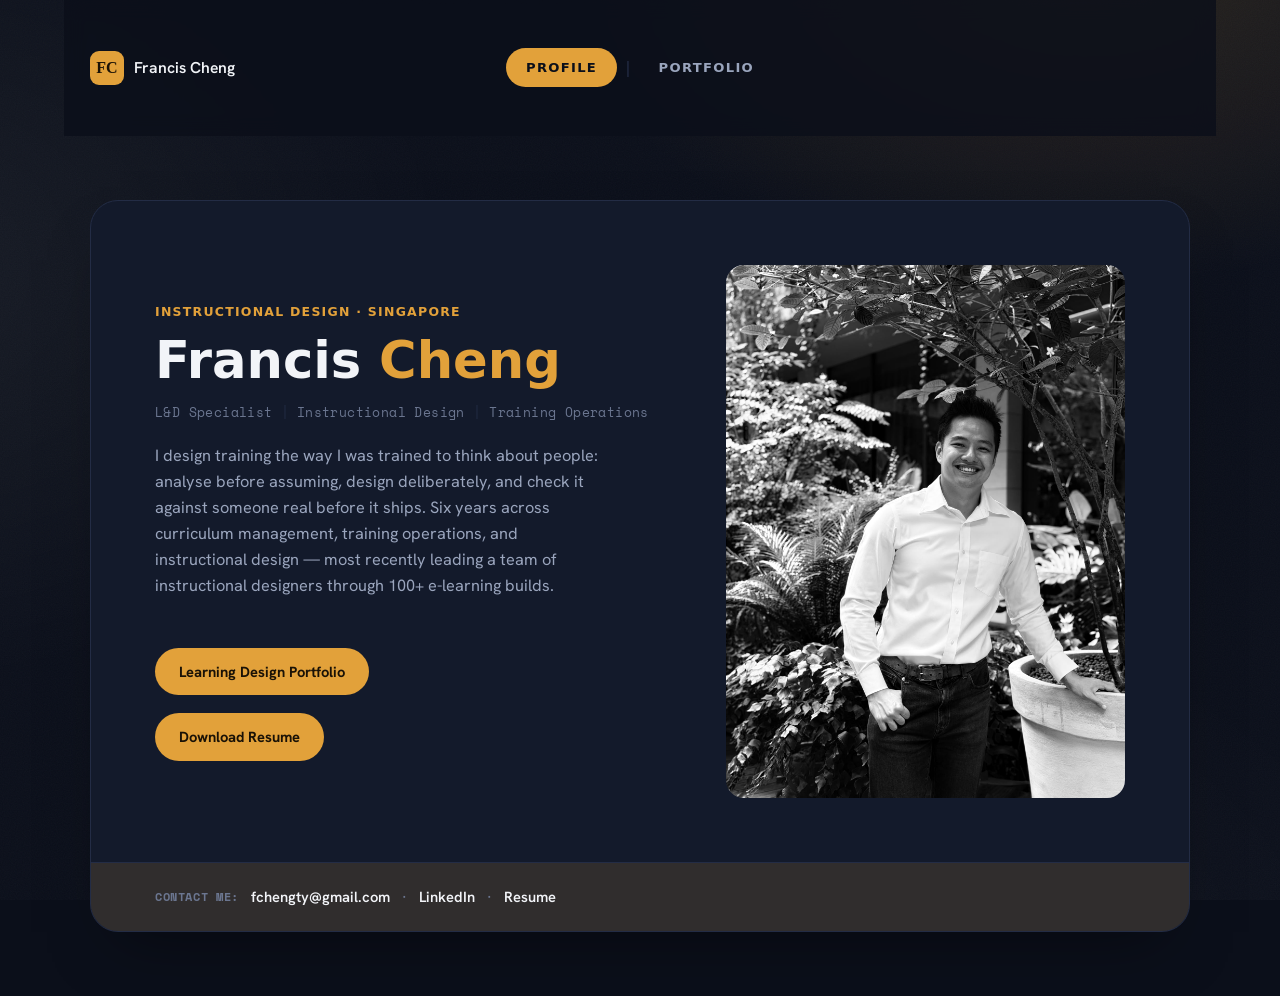
==== commit 141d2226: "Wire up resume, fix nav transition glitch, and polish button/image details Add a Download Resume but" ====
--- a/portfolio-handoff/index.html
+++ b/portfolio-handoff/index.html
@@ -17,9 +17,9 @@
       <span class="name">Francis Cheng</span>
     </a>
     <div class="navlinks">
-      <a href="index.html" class="active">Profile</a>
+      <a href="index.html" id="nav-profile" class="active">Profile</a>
       <span class="sep">|</span>
-      <a href="portfolio.html">Portfolio</a>
+      <a href="portfolio.html" id="nav-portfolio">Portfolio</a>
     </div>
   </div>
 </nav>
@@ -33,7 +33,10 @@
           <h1>Francis <span class="accent-name">Cheng</span></h1>
           <p class="titles">L&amp;D Specialist<span class="sep">|</span>Instructional Design<span class="sep">|</span>Training Operations</p>
           <p class="bio">I design training the way I was trained to think about people: analyse before assuming, design deliberately, and check it against someone real before it ships. Six years across curriculum management, training operations, and instructional design &mdash; most recently leading a team of instructional designers through 100+ e-learning builds.</p>
-          <a class="btn arrow" href="portfolio.html">Learning Design Portfolio</a>
+          <div class="btn-row">
+            <a class="btn arrow" href="portfolio.html">Learning Design Portfolio<span class="btn-icon" aria-hidden="true"><svg viewBox="0 0 16 16" fill="none" stroke="currentColor" stroke-width="1.8" stroke-linecap="round" stroke-linejoin="round"><path d="M4.5 11.5L11.5 4.5M11.5 4.5H6.5M11.5 4.5V9.5"/></svg></span></a>
+            <a class="btn download" href="Documents/Francis_Cheng_Resume.docx" download>Download Resume<span class="btn-icon" aria-hidden="true"><svg viewBox="0 0 16 16" fill="none" stroke="currentColor" stroke-width="1.8" stroke-linecap="round" stroke-linejoin="round"><path d="M8 2.5V9.5M8 9.5L5.2 6.7M8 9.5L10.8 6.7"/><path d="M3 12.5H13"/></svg></span></a>
+          </div>
         </div>
         <div class="card-photo">
           <img src="images/profile-2.jpeg" alt="Portrait of Francis Cheng">
@@ -44,6 +47,8 @@
         <a href="mailto:fchengty@gmail.com">fchengty@gmail.com</a>
         <span class="dot">&middot;</span>
         <a href="https://www.linkedin.com/in/francis-cheng-ter-yuen-96a889191" target="_blank" rel="noopener">LinkedIn</a>
+        <span class="dot">&middot;</span>
+        <a href="Documents/Francis_Cheng_Resume.docx" download>Resume</a>
       </div>
     </div>
   </section>
--- a/portfolio-handoff/styles.css
+++ b/portfolio-handoff/styles.css
@@ -86,23 +86,32 @@
   color:var(--ink-soft); padding:9px 20px; border-radius:100px; transition:color .15s;
 }
 .navlinks a:hover{ color:var(--accent); }
-/* the active page gets a solid pill behind it; giving it a shared view-transition-name
-   makes the pill slide/morph from one link to the other when navigating, in browsers
-   that support cross-document view transitions (see @view-transition above) */
-.navlinks a.active{
-  background:var(--accent); color:var(--bg);
-  view-transition-name: nav-active-pill;
-}
+.navlinks a.active{ background:var(--accent); color:var(--bg); }
 .navlinks .sep{ color:var(--border); }
+/* each link keeps a permanent, page-independent transition identity (not tied to
+   .active) so the browser can crossfade each link's own old->new appearance in
+   place during navigation. Naming only the active one caused the *other* link's
+   text to mismatch between the old/new "leftover" snapshot and flash/ghost. */
+#nav-profile{ view-transition-name: nav-link-profile; }
+#nav-portfolio{ view-transition-name: nav-link-portfolio; }
 
 /* ---- BUTTON ---- */
 .btn{
-  display:inline-flex; align-items:center; gap:6px; text-decoration:none; font-weight:700; font-size:0.92rem;
+  display:inline-flex; align-items:center; text-decoration:none; font-weight:700; font-size:0.92rem;
   color:var(--accent-ink); background:var(--accent); padding:12px 24px; border-radius:100px; margin-top:6px;
   transition:background .15s, transform .15s;
 }
 .btn:hover{ background:var(--accent-strong); transform:translateY(-1px); }
-.btn.arrow::after{ content:"\2197"; }
+.btn-row{ display:flex; flex-direction:column; align-items:flex-start; gap:12px; }
+/* icon is collapsed to nothing at rest; hovering grows it in so the button text
+   smoothly reveals an arrow (navigate) or download icon, instead of showing it always */
+.btn-icon{
+  display:inline-flex; align-items:center; justify-content:center; flex:none;
+  width:0; opacity:0; margin-left:0; overflow:hidden;
+  transition:width .25s ease, opacity .2s ease, margin-left .25s ease;
+}
+.btn-icon svg{ width:14px; height:14px; flex:none; }
+.btn:hover .btn-icon{ width:14px; opacity:1; margin-left:8px; }
 
 /* ---- PROFILE CARD (index.html) ---- */
 .profile-card{
@@ -121,7 +130,7 @@
 }
 .titles .sep{ color:var(--border); margin-inline:8px; }
 .card-text .bio{ margin-top:20px; font-size:1.02rem; max-width:50ch; }
-.card-text .btn{ margin-top:26px; }
+.card-text .btn-row{ margin-top:26px; }
 
 .card-photo{ border-radius:18px; overflow:hidden; background:var(--surface-2); aspect-ratio:3/4; }
 .card-photo img{ width:100%; height:100%; object-fit:cover; object-position:50% 15%; display:block; }
@@ -170,6 +179,9 @@
 }
 .shot img{ display:block; width:100%; height:auto; transition:transform .2s; }
 .shot:hover img{ transform:scale(1.04); }
+/* CDD pages are tall Word-doc screenshots with slightly different proportions —
+   crop them to one consistent shape so the row of cards lines up evenly */
+.shot.doc img{ aspect-ratio:3/4; object-fit:cover; object-position:top; }
 .shot figcaption{
   display:flex; align-items:center; min-height:50px;
   font-family:'Clash Display',system-ui,sans-serif; font-weight:600; font-size:0.78rem; letter-spacing:0.01em;
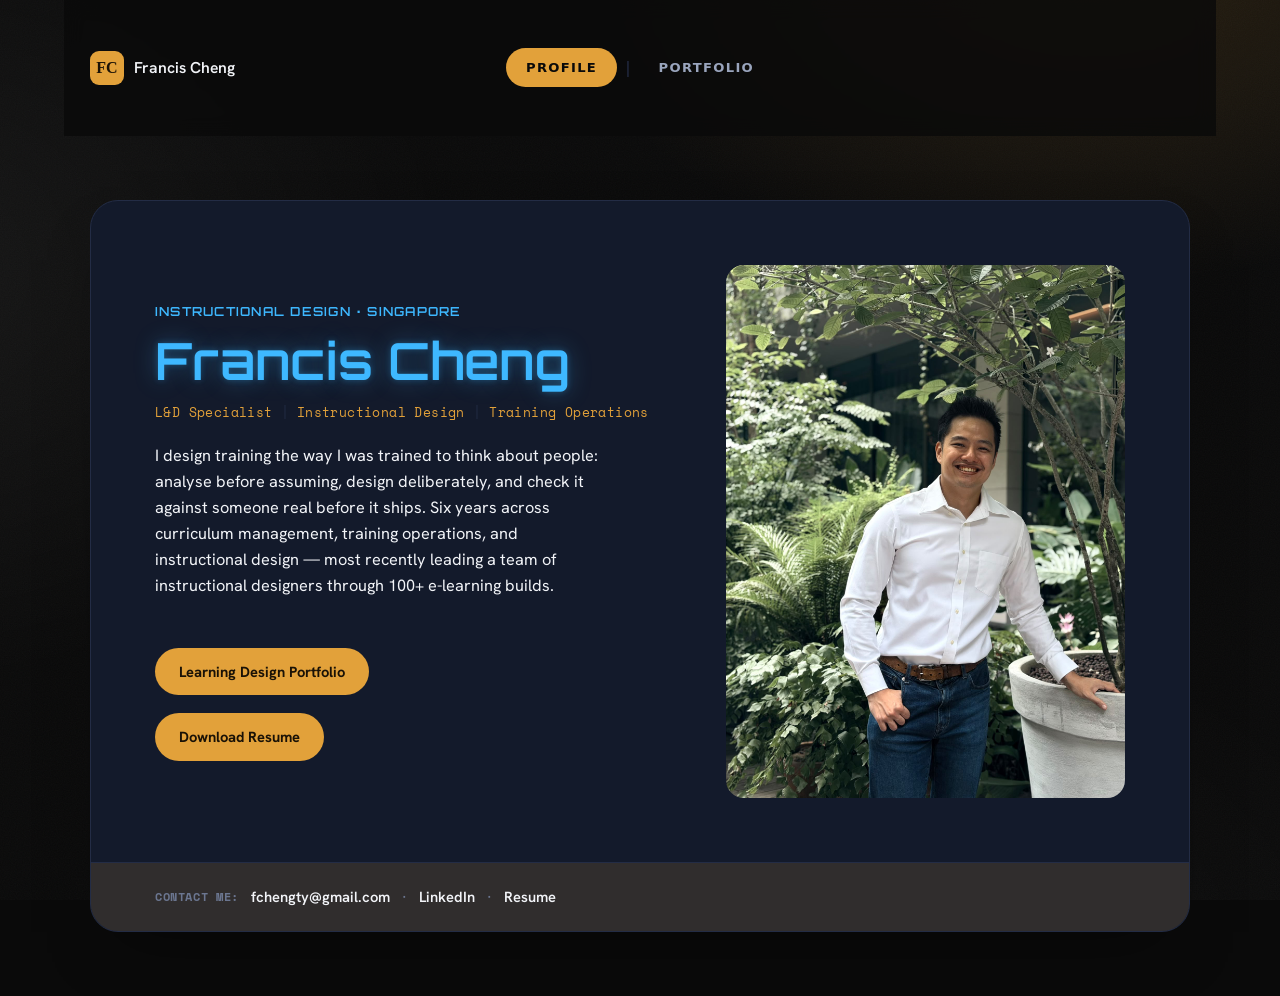
==== commit ac6c9f92: "Fix nav pill transition, brighten Profile copy, swap portrait - Nav: move the active-link pill off t" ====
--- a/portfolio-handoff/index.html
+++ b/portfolio-handoff/index.html
@@ -39,7 +39,7 @@
           </div>
         </div>
         <div class="card-photo">
-          <img src="images/profile-2.jpeg" alt="Portrait of Francis Cheng">
+          <img src="images/profile-3.jpeg" alt="Portrait of Francis Cheng">
         </div>
       </div>
       <div class="card-footer">
--- a/portfolio-handoff/styles.css
+++ b/portfolio-handoff/styles.css
@@ -1,5 +1,5 @@
 @import url('https://api.fontshare.com/v2/css?f[]=clash-display@500,600,700&display=swap');
-@import url('https://fonts.googleapis.com/css2?family=Hanken+Grotesk:wght@400;500;600&family=Space+Mono:wght@400;700&display=swap');
+@import url('https://fonts.googleapis.com/css2?family=Hanken+Grotesk:wght@400;500;600&family=Space+Mono:wght@400;700&family=Orbitron:wght@600;700&display=swap');
 
 /* seamless cross-page navigation (Profile <-> Portfolio) in browsers that support it;
    plain instant navigation everywhere else, so nothing breaks */
@@ -8,8 +8,8 @@
 }
 
 :root{
-  /* committed dark-navy identity — no light variant, by design */
-  --bg:#0B0F1A;
+  /* committed near-black identity — no light variant, by design */
+  --bg:#0A0A0A;
   --surface:#131A2B;
   --surface-2:#1B2338;
   --surface-3:#232C45;
@@ -21,6 +21,8 @@
   --accent-strong:#F0B24C;
   --accent-ink:#1A1206;
   --accent-soft:rgba(226,161,58,0.14);
+  --heading:#3EB8FF;
+  --heading-glow:0 0 22px rgba(62,184,255,0.35), 0 0 6px rgba(62,184,255,0.28);
   --shadow:rgba(0,0,0,0.5);
   --text-measure:640px; /* shared paragraph width so body copy lines up across the site */
 }
@@ -36,12 +38,12 @@
 ::selection{ background:var(--accent-soft); color:var(--ink); }
 .wrap{ max-width:1100px; margin:0 auto; }
 a{ color:inherit; }
-h1,h2,h3{ font-family:'Clash Display',system-ui,sans-serif; font-weight:600; text-wrap:balance; margin:0; color:var(--ink); }
-.accent-name{ color:var(--accent); }
+h1,h2,h3{ font-family:'Orbitron',system-ui,sans-serif; font-weight:600; text-wrap:balance; margin:0; color:var(--heading); text-shadow:var(--heading-glow); }
+.accent-name{ color:var(--heading); }
 .hl{ color:var(--accent); }
 .eyebrow{
-  font-family:'Clash Display',system-ui,sans-serif; font-size:0.78rem; letter-spacing:0.1em; text-transform:uppercase;
-  color:var(--accent); margin:0 0 12px; font-weight:600;
+  font-family:'Orbitron',system-ui,sans-serif; font-size:0.78rem; letter-spacing:0.1em; text-transform:uppercase;
+  color:var(--heading); margin:0 0 12px; font-weight:600;
 }
 p{ color:var(--ink-soft); }
 
@@ -82,18 +84,33 @@
 
 .navlinks{ grid-column:2; justify-self:center; display:flex; align-items:center; gap:8px; font-family:'Clash Display',system-ui,sans-serif; }
 .navlinks a{
+  position:relative; z-index:0;
   text-decoration:none; font-size:0.82rem; font-weight:600; letter-spacing:0.1em; text-transform:uppercase;
   color:var(--ink-soft); padding:9px 20px; border-radius:100px; transition:color .15s;
 }
 .navlinks a:hover{ color:var(--accent); }
-.navlinks a.active{ background:var(--accent); color:var(--bg); }
+.navlinks a.active{ color:var(--bg); }
+/* the pill is a separate pseudo-element behind the text, not the link's own
+   background — so only a plain colored shape (never the label text) gets the
+   shared, page-independent transition identity below. Giving the anchor itself
+   (text included) that identity was what made the OLD page's label briefly
+   slide/glitch into the new link's position before snapping to the right text. */
+.navlinks a::before{
+  content:""; position:absolute; inset:0; z-index:-1; border-radius:100px;
+  background:var(--accent); opacity:0; transition:opacity .15s;
+}
+.navlinks a.active::before{ opacity:1; view-transition-name:nav-active-pill; }
 .navlinks .sep{ color:var(--border); }
-/* each link keeps a permanent, page-independent transition identity (not tied to
-   .active) so the browser can crossfade each link's own old->new appearance in
-   place during navigation. Naming only the active one caused the *other* link's
-   text to mismatch between the old/new "leftover" snapshot and flash/ghost. */
+/* each link's text keeps its own permanent, page-independent transition identity
+   (not tied to .active) so the browser crossfades each label's old->new
+   appearance in place, always with the correct text — only the pill above slides. */
 #nav-profile{ view-transition-name: nav-link-profile; }
 #nav-portfolio{ view-transition-name: nav-link-portfolio; }
+
+::view-transition-group(nav-active-pill){
+  animation-duration:0.32s;
+  animation-timing-function:cubic-bezier(.2,.8,.2,1);
+}
 
 /* ---- BUTTON ---- */
 .btn{
@@ -125,11 +142,11 @@
 .card-text{ display:flex; flex-direction:column; align-items:flex-start; }
 .card-text h1{ font-size:clamp(2.1rem,4.5vw,3.2rem); line-height:1.05; }
 .titles{
-  font-family:'Space Mono',monospace; font-size:0.82rem; letter-spacing:0.03em; color:var(--ink-faint);
+  font-family:'Space Mono',monospace; font-size:0.82rem; letter-spacing:0.03em; color:var(--accent);
   margin:14px 0 0;
 }
 .titles .sep{ color:var(--border); margin-inline:8px; }
-.card-text .bio{ margin-top:20px; font-size:1.02rem; max-width:50ch; }
+.card-text .bio{ margin-top:20px; font-size:1.02rem; max-width:50ch; color:var(--ink); }
 .card-text .btn-row{ margin-top:26px; }
 
 .card-photo{ border-radius:18px; overflow:hidden; background:var(--surface-2); aspect-ratio:3/4; }
@@ -159,6 +176,16 @@
 .case-intro h1{ font-size:clamp(2.2rem,5vw,3.4rem); line-height:1.05; }
 .case-intro .bio{ margin-top:18px; font-size:1.05rem; }
 
+/* descriptive/body copy on the Portfolio page only — brighter than the site-wide
+   ink-soft default so the ADDIE write-up doesn't read as dull; bold/.hl terms
+   inside it stay the gold accent, matching the tag/highlight treatment elsewhere */
+.case-intro .bio,
+.stage-body p,
+.analyse-list{ color:var(--ink); }
+.case-intro .bio b, .case-intro .bio strong,
+.stage-body b, .stage-body strong,
+.analyse-list b, .analyse-list strong{ color:var(--accent); }
+
 /* ---- ADDIE ROWS ---- */
 .addie{ display:flex; flex-direction:column; }
 .stage{
@@ -167,7 +194,7 @@
 }
 .stage:first-child{ border-top:none; padding-top:0; }
 .stage-label{ display:flex; flex-direction:column; gap:6px; position:sticky; top:88px; align-self:start; }
-.stage-num{ font-family:'Clash Display',system-ui,sans-serif; color:var(--accent); font-size:0.85rem; font-weight:600; }
+.stage-num{ font-family:'Orbitron',system-ui,sans-serif; color:var(--heading); font-size:0.85rem; font-weight:600; }
 .stage-label h3{ font-size:1.3rem; }
 
 /* stage paragraphs fill the same column the image gallery below them uses —
@@ -218,7 +245,7 @@
   font-family:'Clash Display',system-ui,sans-serif;
 }
 
-.analyse-list{ list-style:none; margin:0 0 20px; padding:0; color:var(--ink-soft); }
+.analyse-list{ list-style:none; margin:0 0 20px; padding:0; }
 .analyse-list li{ position:relative; padding-left:24px; margin-bottom:8px; }
 .analyse-list li::before{ content:"\2192"; position:absolute; left:0; color:var(--accent); }
 
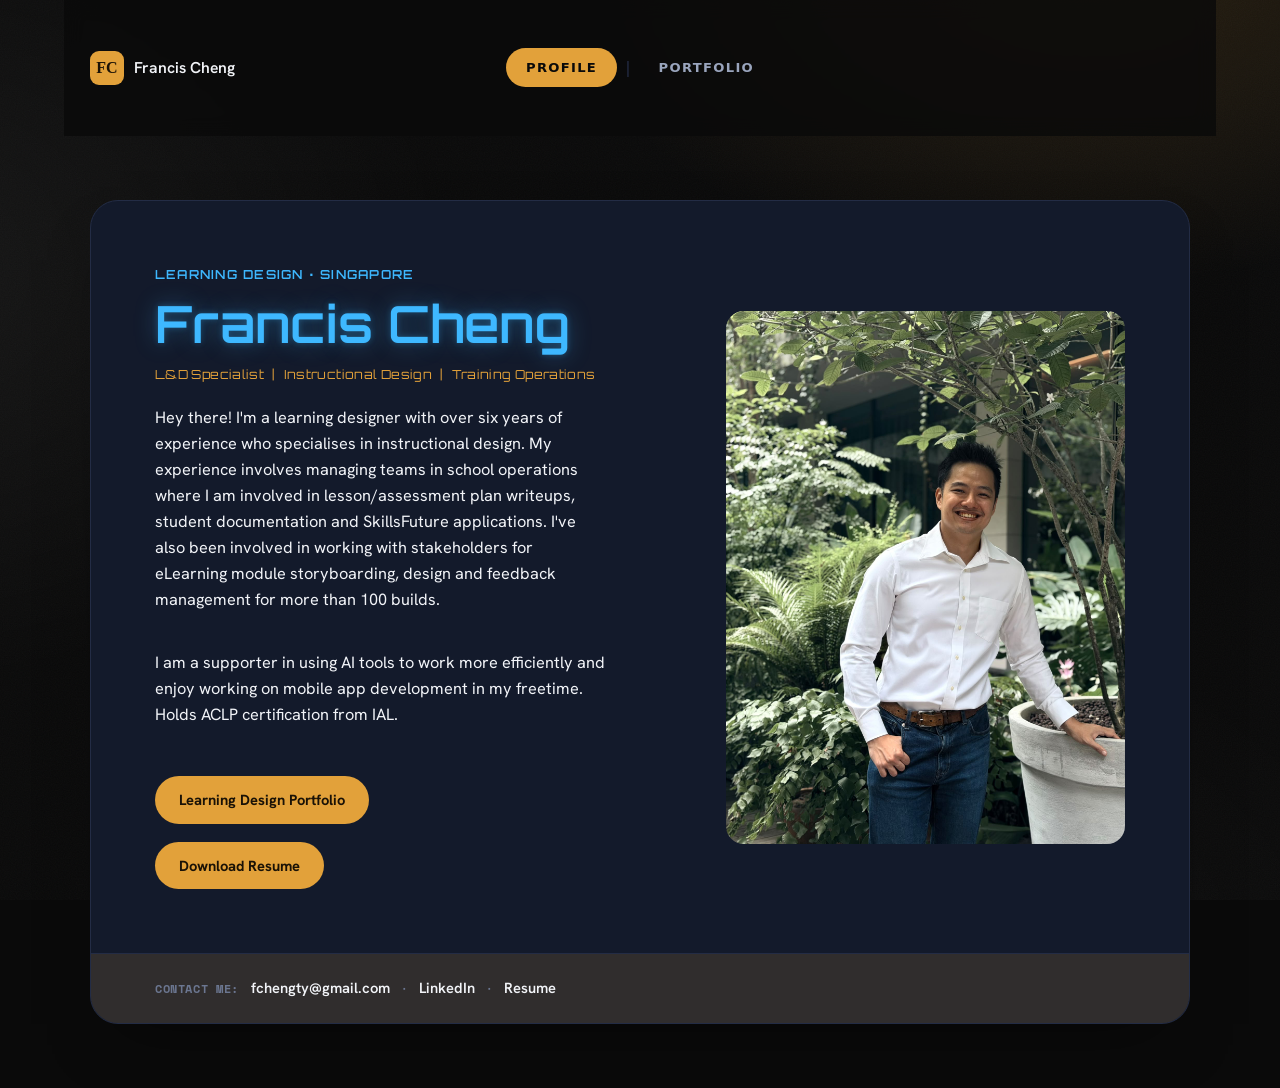
==== commit cb3dd44e: "Rewrite ADDIE/profile copy, add module-launch cards, fix nav + flow visibility - Nav transition: mov" ====
--- a/portfolio-handoff/index.html
+++ b/portfolio-handoff/index.html
@@ -4,6 +4,11 @@
 <meta charset="UTF-8">
 <meta name="viewport" content="width=device-width, initial-scale=1">
 <title>Francis Cheng</title>
+<link rel="preconnect" href="https://fonts.googleapis.com">
+<link rel="preconnect" href="https://fonts.gstatic.com" crossorigin>
+<link rel="preconnect" href="https://api.fontshare.com">
+<link rel="stylesheet" href="https://api.fontshare.com/v2/css?f[]=clash-display@500,600,700&display=swap">
+<link rel="stylesheet" href="https://fonts.googleapis.com/css2?family=Hanken+Grotesk:wght@400;500;600&family=Space+Mono:wght@400;700&family=Orbitron:wght@600;700&display=swap">
 <link rel="stylesheet" href="styles.css">
 </head>
 <body>
@@ -29,10 +34,11 @@
     <div class="profile-card">
       <div class="card-top">
         <div class="card-text">
-          <p class="eyebrow">Instructional Design &middot; Singapore</p>
+          <p class="eyebrow">Learning Design &middot; Singapore</p>
           <h1>Francis <span class="accent-name">Cheng</span></h1>
           <p class="titles">L&amp;D Specialist<span class="sep">|</span>Instructional Design<span class="sep">|</span>Training Operations</p>
-          <p class="bio">I design training the way I was trained to think about people: analyse before assuming, design deliberately, and check it against someone real before it ships. Six years across curriculum management, training operations, and instructional design &mdash; most recently leading a team of instructional designers through 100+ e-learning builds.</p>
+          <p class="bio">Hey there! I'm a learning designer with over six years of experience who specialises in instructional design. My experience involves managing teams in school operations where I am involved in lesson/assessment plan writeups, student documentation and SkillsFuture applications. I've also been involved in working with stakeholders for eLearning module storyboarding, design and feedback management for more than 100 builds.</p>
+          <p class="bio">I am a supporter in using AI tools to work more efficiently and enjoy working on mobile app development in my freetime. Holds ACLP certification from IAL.</p>
           <div class="btn-row">
             <a class="btn arrow" href="portfolio.html">Learning Design Portfolio<span class="btn-icon" aria-hidden="true"><svg viewBox="0 0 16 16" fill="none" stroke="currentColor" stroke-width="1.8" stroke-linecap="round" stroke-linejoin="round"><path d="M4.5 11.5L11.5 4.5M11.5 4.5H6.5M11.5 4.5V9.5"/></svg></span></a>
             <a class="btn download" href="Documents/Francis_Cheng_Resume.docx" download>Download Resume<span class="btn-icon" aria-hidden="true"><svg viewBox="0 0 16 16" fill="none" stroke="currentColor" stroke-width="1.8" stroke-linecap="round" stroke-linejoin="round"><path d="M8 2.5V9.5M8 9.5L5.2 6.7M8 9.5L10.8 6.7"/><path d="M3 12.5H13"/></svg></span></a>
--- a/portfolio-handoff/styles.css
+++ b/portfolio-handoff/styles.css
@@ -1,5 +1,10 @@
-@import url('https://api.fontshare.com/v2/css?f[]=clash-display@500,600,700&display=swap');
-@import url('https://fonts.googleapis.com/css2?family=Hanken+Grotesk:wght@400;500;600&family=Space+Mono:wght@400;700&family=Orbitron:wght@600;700&display=swap');
+/* fonts are loaded via <link rel="stylesheet"> in each page's <head>, not @import
+   here — @import chains are render-blocking and fetch serially (this file, THEN
+   the imported stylesheet, THEN its font files), which was the leading suspect
+   for the nav pill transition sometimes just snapping: if the destination page's
+   fonts are still resolving when the browser checks its view-transition opt-in,
+   it can skip the transition for that navigation. <link> tags let the browser
+   discover and fetch both font stylesheets in parallel with this file instead. */
 
 /* seamless cross-page navigation (Profile <-> Portfolio) in browsers that support it;
    plain instant navigation everywhere else, so nothing breaks */
@@ -142,10 +147,10 @@
 .card-text{ display:flex; flex-direction:column; align-items:flex-start; }
 .card-text h1{ font-size:clamp(2.1rem,4.5vw,3.2rem); line-height:1.05; }
 .titles{
-  font-family:'Space Mono',monospace; font-size:0.82rem; letter-spacing:0.03em; color:var(--accent);
+  font-family:'Orbitron',system-ui,sans-serif; font-size:0.78rem; letter-spacing:0.03em; color:var(--accent);
   margin:14px 0 0;
 }
-.titles .sep{ color:var(--border); margin-inline:8px; }
+.titles .sep{ color:var(--accent); margin-inline:8px; }
 .card-text .bio{ margin-top:20px; font-size:1.02rem; max-width:50ch; color:var(--ink); }
 .card-text .btn-row{ margin-top:26px; }
 
@@ -232,17 +237,21 @@
 }
 .flow-step{
   position:relative; background:var(--surface-2); border:1px solid var(--border); border-radius:8px;
-  padding:10px 14px; font-family:'Space Mono',monospace; font-size:0.76rem; text-align:center; color:var(--ink);
+  padding:10px 14px; font-family:'Hanken Grotesk',-apple-system,BlinkMacSystemFont,sans-serif;
+  font-size:0.82rem; text-align:center; color:var(--ink);
 }
 .flow-step + .flow-step{ margin-top:24px; }
+/* the connector needs to read clearly as a flow, not blend into the panel —
+   solid accent color plus a bit of width and glow instead of a hairline the
+   same tone as --border (which was nearly invisible on --surface) */
 .flow-step + .flow-step::before{
-  content:""; position:absolute; left:50%; top:-24px; width:1px; height:24px;
-  background:var(--border); transform:translateX(-50%);
+  content:""; position:absolute; left:50%; top:-24px; width:2px; height:24px;
+  background:var(--accent); box-shadow:0 0 6px rgba(226,161,58,0.5); transform:translateX(-50%);
 }
 .flow-step:first-child{ font-weight:700; }
 .flow-step.highlight{
   background:var(--accent-soft); border-color:var(--accent); color:var(--accent); font-weight:700;
-  font-family:'Clash Display',system-ui,sans-serif;
+  font-family:'Hanken Grotesk',-apple-system,BlinkMacSystemFont,sans-serif;
 }
 
 .analyse-list{ list-style:none; margin:0 0 20px; padding:0; }
@@ -254,6 +263,31 @@
   background:var(--accent-soft); border:1px solid var(--accent); border-radius:10px;
   padding:12px 16px; color:var(--accent); font-weight:600; font-size:0.92rem;
   font-family:'Clash Display',system-ui,sans-serif;
+}
+
+/* ---- MODULE LAUNCH CARD (case intro + Develop stage) ---- */
+.module-launch{
+  position:relative; display:block; margin-top:22px; max-width:640px;
+  border-radius:14px; overflow:hidden; border:1px solid var(--border);
+  box-shadow:0 20px 44px -26px var(--shadow);
+}
+.module-launch img{
+  width:100%; height:auto; display:block;
+  filter:brightness(.5) saturate(.9); transition:filter .2s, transform .3s;
+}
+.module-launch:hover img{ filter:brightness(.38) saturate(.9); transform:scale(1.02); }
+.module-launch-cta{
+  position:absolute; top:50%; left:50%; transform:translate(-50%,-50%);
+  display:inline-flex; align-items:center; gap:8px;
+  background:var(--accent); color:var(--accent-ink); font-weight:700; font-size:1rem;
+  padding:14px 28px; border-radius:100px; box-shadow:0 16px 34px -12px rgba(0,0,0,0.65);
+  transition:background .15s, transform .15s;
+}
+.module-launch:hover .module-launch-cta{ background:var(--accent-strong); transform:translate(-50%,-50%) scale(1.05); }
+.module-launch-cta svg{ width:14px; height:14px; flex:none; }
+.module-launch-caption{
+  display:block; padding:10px 16px; font-family:'Space Mono',monospace; font-size:0.72rem;
+  letter-spacing:0.03em; color:var(--ink-faint); background:var(--surface); border-top:1px solid var(--border);
 }
 
 /* ---- LIGHTBOX (click a CDD/slide screenshot to view it larger) ---- */
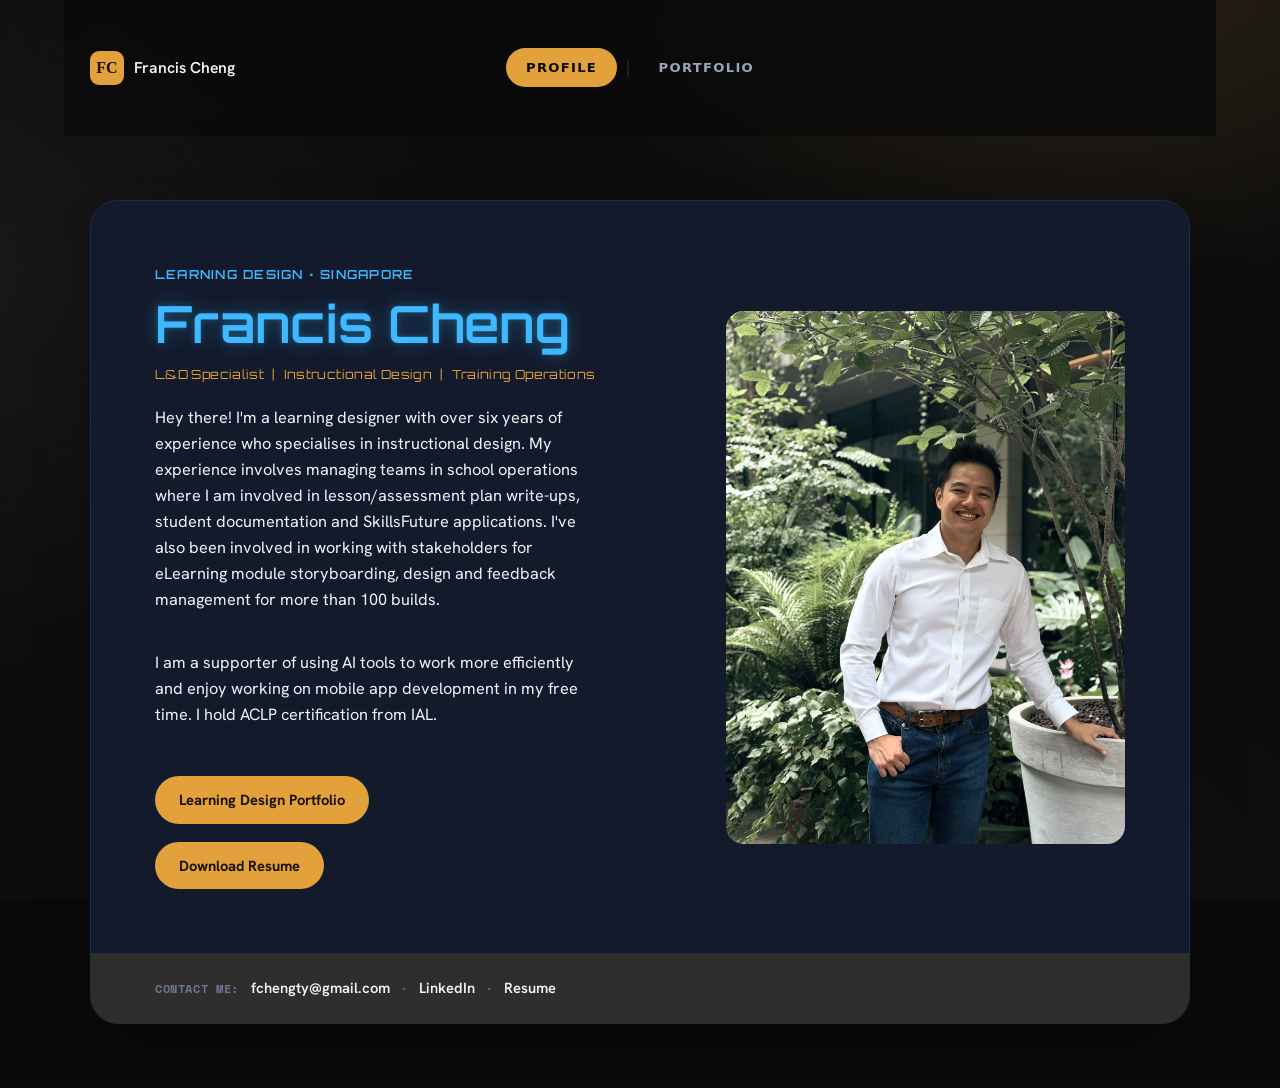
==== commit 8147c8e5: "Centre case-intro module card, fix Counseling->Counselling + grammar - Center the case-intro .module" ====
--- a/portfolio-handoff/index.html
+++ b/portfolio-handoff/index.html
@@ -37,8 +37,8 @@
           <p class="eyebrow">Learning Design &middot; Singapore</p>
           <h1>Francis <span class="accent-name">Cheng</span></h1>
           <p class="titles">L&amp;D Specialist<span class="sep">|</span>Instructional Design<span class="sep">|</span>Training Operations</p>
-          <p class="bio">Hey there! I'm a learning designer with over six years of experience who specialises in instructional design. My experience involves managing teams in school operations where I am involved in lesson/assessment plan writeups, student documentation and SkillsFuture applications. I've also been involved in working with stakeholders for eLearning module storyboarding, design and feedback management for more than 100 builds.</p>
-          <p class="bio">I am a supporter in using AI tools to work more efficiently and enjoy working on mobile app development in my freetime. Holds ACLP certification from IAL.</p>
+          <p class="bio">Hey there! I'm a learning designer with over six years of experience who specialises in instructional design. My experience involves managing teams in school operations where I am involved in lesson/assessment plan write-ups, student documentation and SkillsFuture applications. I've also been involved in working with stakeholders for eLearning module storyboarding, design and feedback management for more than 100 builds.</p>
+          <p class="bio">I am a supporter of using AI tools to work more efficiently and enjoy working on mobile app development in my free time. I hold ACLP certification from IAL.</p>
           <div class="btn-row">
             <a class="btn arrow" href="portfolio.html">Learning Design Portfolio<span class="btn-icon" aria-hidden="true"><svg viewBox="0 0 16 16" fill="none" stroke="currentColor" stroke-width="1.8" stroke-linecap="round" stroke-linejoin="round"><path d="M4.5 11.5L11.5 4.5M11.5 4.5H6.5M11.5 4.5V9.5"/></svg></span></a>
             <a class="btn download" href="Documents/Francis_Cheng_Resume.docx" download>Download Resume<span class="btn-icon" aria-hidden="true"><svg viewBox="0 0 16 16" fill="none" stroke="currentColor" stroke-width="1.8" stroke-linecap="round" stroke-linejoin="round"><path d="M8 2.5V9.5M8 9.5L5.2 6.7M8 9.5L10.8 6.7"/><path d="M3 12.5H13"/></svg></span></a>
--- a/portfolio-handoff/styles.css
+++ b/portfolio-handoff/styles.css
@@ -271,6 +271,9 @@
   border-radius:14px; overflow:hidden; border:1px solid var(--border);
   box-shadow:0 20px 44px -26px var(--shadow);
 }
+/* only the case-intro instance is centered — the Develop-stage one stays
+   left-aligned, matching the paragraph above it and the rest of stage-body */
+.case-intro .module-launch{ margin-left:auto; margin-right:auto; }
 .module-launch img{
   width:100%; height:auto; display:block;
   filter:brightness(.5) saturate(.9); transition:filter .2s, transform .3s;
